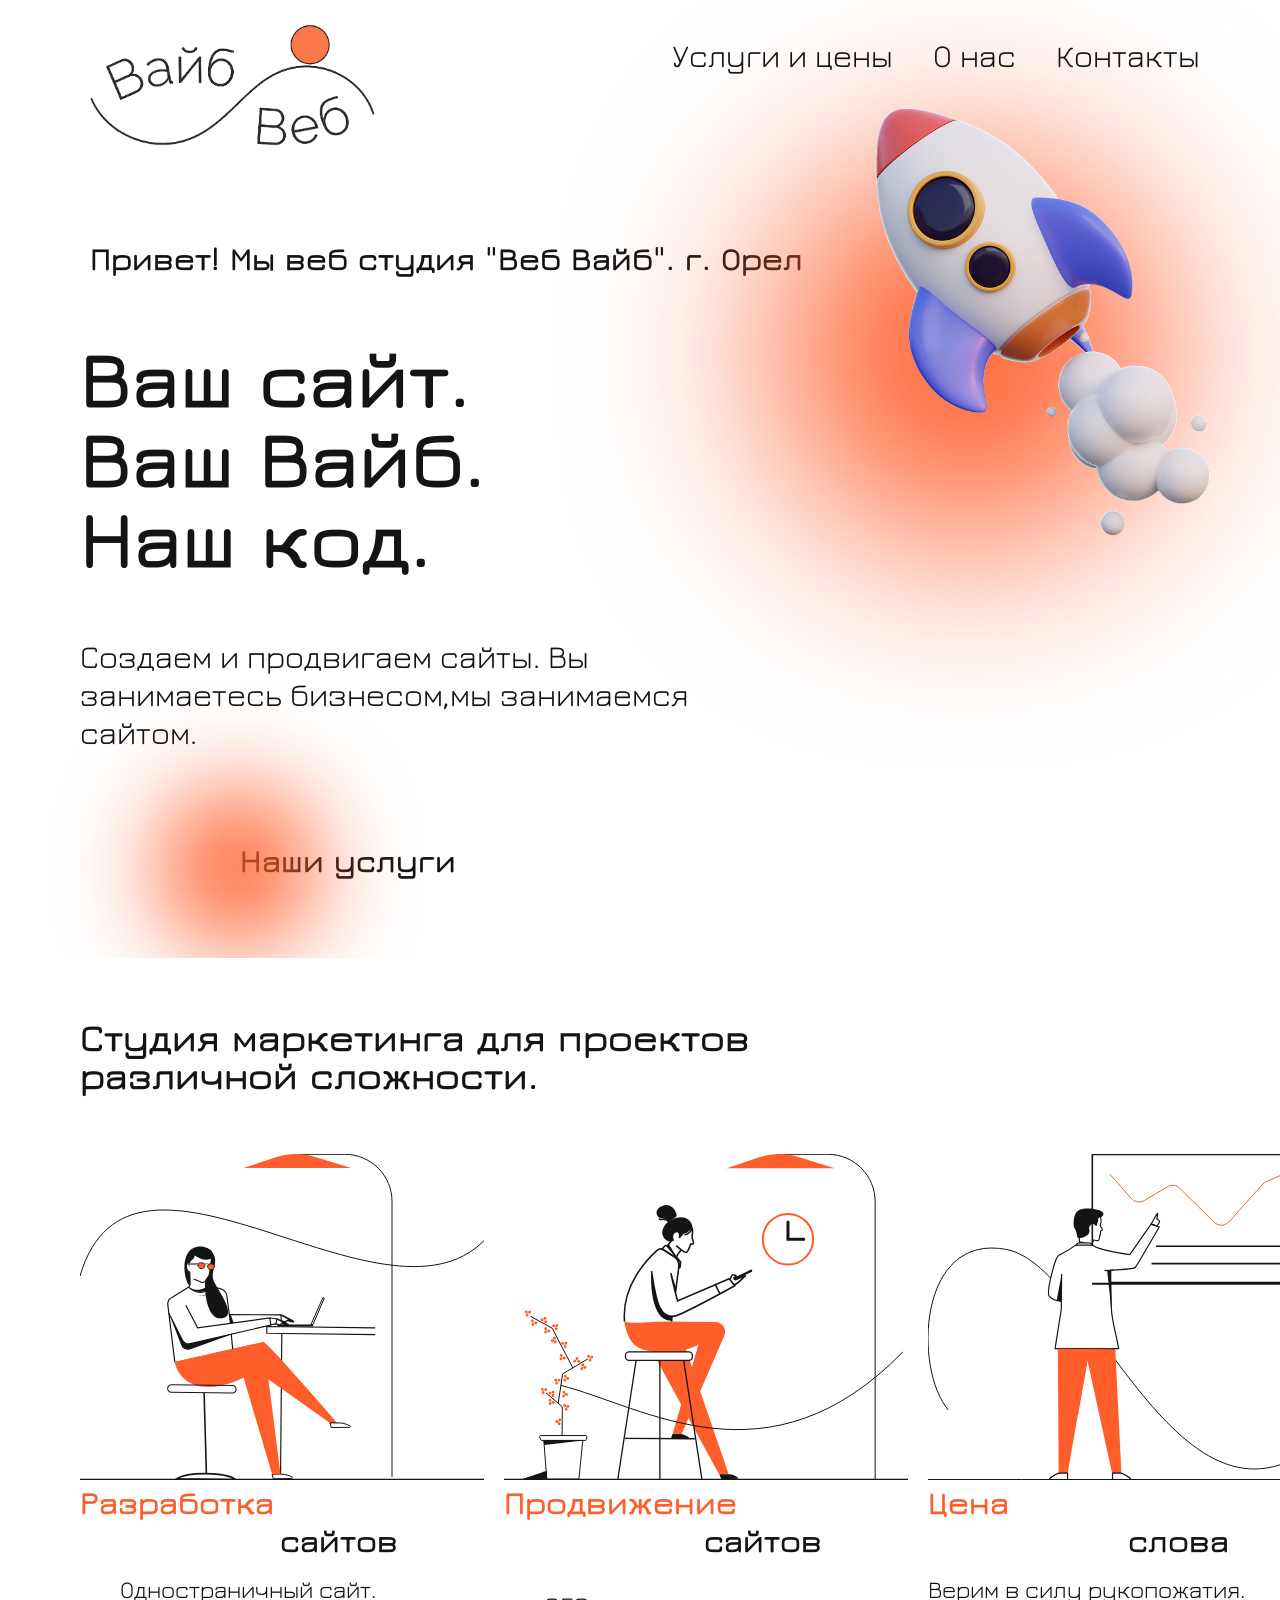
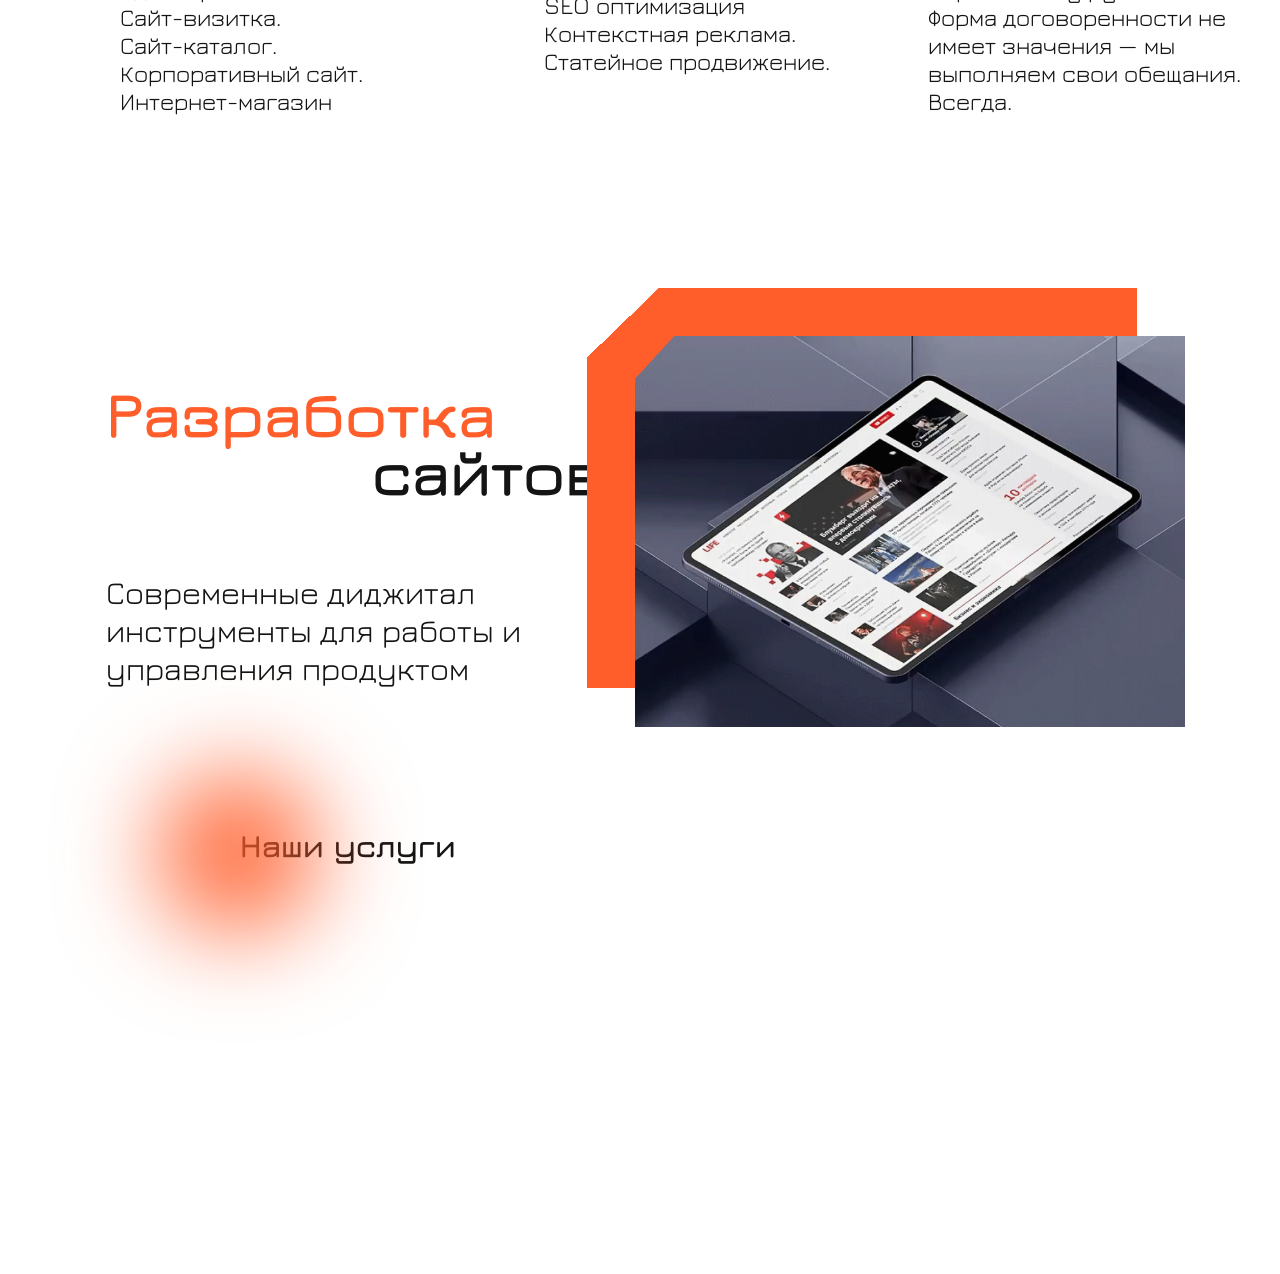
==== index.html @ 65f48213 "28.10.26 сверстал третью страницу, удалил меню со всех кроме первой." ====
<!DOCTYPE html>
<html lang="en">

<head>
    <meta charset="UTF-8">
    <meta name="viewport" content="width=device-width, initial-scale=1.0">
    <link rel="preconnect" href="https://fonts.googleapis.com">
    <link rel="preconnect" href="https://fonts.gstatic.com" crossorigin>
    <link href="https://fonts.googleapis.com/css2?family=Jura:wght@300..700&display=swap" rel="stylesheet">
    <link rel="stylesheet" href="css/main.css">
    <title>Веб-студия Веб Вайб</title>
</head>

<body>
    <header class="head">
            <nav class="nav">
                <a class="nav_logo" href="#"><img src="img/logo-1.png" alt=""></a>
                <ul class="nav_menu">
                    <li><a href="#">Услуги и цены</a></li>
                    <li><a href="#about">О нас</a></li>
                    <li><a href="#servise">Контакты</a></li>
                </ul>
            </nav>
        <h3 class="head_subtitle">Привет! Мы веб студия "Веб Вайб". г. Орел</h3>
        <h1 class="head_title">Ваш сайт. Ваш Вайб. Наш код.</h1>
        <p class="head_text">Создаем и продвигаем сайты. Вы занимаетесь бизнесом,мы занимаемся сайтом.</p>
        <div class="head_services">
            <a class="head_services_text" href="#">Наши услуги</a>
            <div class="head_circle mini"></div>
        </div>
        <img src="./img/rocket.png" alt="rocket" class="head_img">
        <div class="head_circle"></div>
    </header>

    <!-- О нас -->
    <section class="about" id="about">
        <h2 class="about_title">Студия маркетинга для проектов
            различной сложности.</h2>
        <div class="about_row">
            <div class="about_card">
                <img src="img/Illustration1.svg" alt="img" class="about_card_img">
                <h3 class="about_card_title"><span style="color: #FF5D2A;
;">Разработка</span> <br><span class="
indent">сайтов</span></h3>
                <p class="about_card_text">
                <ul>
                    <li>Одностраничный сайт.</li>
                    <li>Сайт-визитка.</li>
                    <li>Сайт-каталог.</li>
                    <li>Корпоративный сайт.</li>
                    <li>Интернет-магазин</li>
                </ul>
            </div>
            <div class="about_card">
                <img src="img/Illustration2.svg" alt="img" class="about_card_img">
                <h3 class="about_card_title"><span style="color: #FF5D2A;">Продвижение</span><br><span class="
indent">сайтов</span< /h3>
                        <p class="about_card_text">
                        <ul>
                            <li>SEO оптимизация
                            </li>
                            <li>Контекстная реклама.</li>
                            <li>Статейное продвижение.</li>
                        </ul>
            </div>
            <div class="about_card">
                <img src="img/Illustration3.svg" alt="img" class="about_card_img">
                <h3 class="about_card_title"><span style="color: #FF5D2A;">Цена</span> <br><span class="
                indent">слова</span< /h3>
                        <p class="about_card_text">Верим в силу рукопожатия. Форма договоренности не имеет значения —
                            мы выполняем свои обещания. Всегда.

            </div>
        </div>
    </section>

    <!-- services -->

    <section class="services" id="servise">
        <div class="services_row">
            <div class="services_block_text">
                <h2 class="services_block_text_title">Разработка</h2>
                <h2 class="services_block_text_title">сайтов</h2>
                <p>Современные диджитал инструменты
                    для работы и управления продуктом</p>
            </div>
            <div class="services_img">
                <img src="img/page3.png" alt="img">
            </div>
        </div>
        <div class="head_services">
            <a class="head_services_text" href="#">Наши услуги</a>
            <div class="head_circle mini"></div>
        </div>
    </section>


</body>

</html>
---- css/main.css ----
html,
body,
div,
span,
h1,
h2,
h3,
p,
li,
a {
  margin: 0;
  padding: 0;
  border: 0;
  font-size: 16px;
  box-sizing: border-box;
  color: #141414;
  list-style: none;
  text-decoration: none;
  font-family: "Jura", sans-serif;
}

a {
  font-size: 2rem;
}
a:hover {
  color: #FF5D2A;
}

.nav {
  display: flex;
  justify-content: space-between;
}
.nav_logo {
  display: block;
  align-self: center;
  width: 300px;
  overflow: hidden;
  z-index: 2;
}
.nav_logo img {
  width: 100%;
}
.nav_menu {
  display: flex;
  gap: 40px;
  z-index: 2;
}

.head,
.about,
.services {
  display: flex;
  flex-direction: column;
  max-width: 1920px;
  height: 100vh;
  min-height: 918px;
  margin: 0 auto;
  padding: 20px 80px;
  background: #FFFFFF;
  position: relative;
}
.head_subtitle,
.about_subtitle,
.services_subtitle {
  font-size: 2rem;
  margin-top: 80px;
  margin-left: 10px;
}
.head_title,
.about_title,
.services_title {
  width: 50%;
  max-width: 1072px;
  margin-top: 60px;
  font-weight: 700;
  font-size: 5em;
  line-height: 1;
}
.head_text,
.about_text,
.services_text {
  margin-top: 60px;
  font-size: 2rem;
  width: 60%;
}
.head_img,
.about_img,
.services_img {
  width: 45%;
  position: absolute;
  z-index: 1;
  right: -10px;
  top: 0;
}
.head_circle,
.about_circle,
.services_circle {
  position: absolute;
  width: 30%;
  aspect-ratio: 16/16;
  border-radius: 50%;
  background: #FF5D2A;
  top: 160px;
  right: 120px;
  filter: blur(100px);
}
.head_services,
.about_services,
.services_services {
  margin-top: 40px;
  margin-left: 80px;
  padding: 50px 0 50px 80px;
  width: 65%;
  position: relative;
}
.head_services_text,
.about_services_text,
.services_services_text {
  font-size: 2em;
  font-weight: 700;
  text-align: left;
}
.head_services .mini,
.about_services .mini,
.services_services .mini {
  width: 154px;
  height: 154px;
  position: absolute;
  left: 0;
  top: 0;
  filter: blur(50px);
}

.about {
  margin: 0 auto;
}
.about h2 {
  width: 70%;
  font-size: 38px;
  font-weight: 700;
  margin-top: 40px;
  margin-bottom: 60px;
}
.about_row {
  display: flex;
  justify-content: space-between;
  margin: 0 auto;
}
.about_card {
  width: 30%;
}
.about_card_text,
.about_card li {
  font-size: 1.5rem;
  width: 100%;
  font-weight: normal;
}
.about_card_text {
  margin-top: 1rem;
}
.about_card_title {
  font-size: 2rem;
  font-weight: 700;
}
.about span {
  font-size: 2rem;
  font-weight: 700;
  margin-left: 0;
}
.about .indent {
  margin-left: 200px;
}

.services_row {
  display: flex;
  justify-content: space-around;
  align-items: center;
}
.services .services_block_text {
  width: 40%;
  margin-right: 20px;
}
.services .services_block_text p {
  font-size: 32px;
}
.services .services_block_text_title {
  font-size: 64px;
  font-weight: 700;
  line-height: 0.9;
}
.services .services_block_text_title:first-child {
  color: #FF5D2A;
}
.services .services_block_text_title:nth-child(2) {
  display: inline-block;
  text-align: right;
  width: 500px;
  margin-bottom: 72px;
}
.services_img {
  width: 550px;
  height: 400px;
  position: relative;
}
.services_img::before {
  content: "";
  width: 550px;
  height: 400px;
  position: absolute;
  z-index: -3;
  top: -48px;
  right: 48px;
  background: linear-gradient(136deg, transparent 50px, #FF5D2A 20px);
}
.services_img img {
  width: 100%;
}/*# sourceMappingURL=main.css.map */
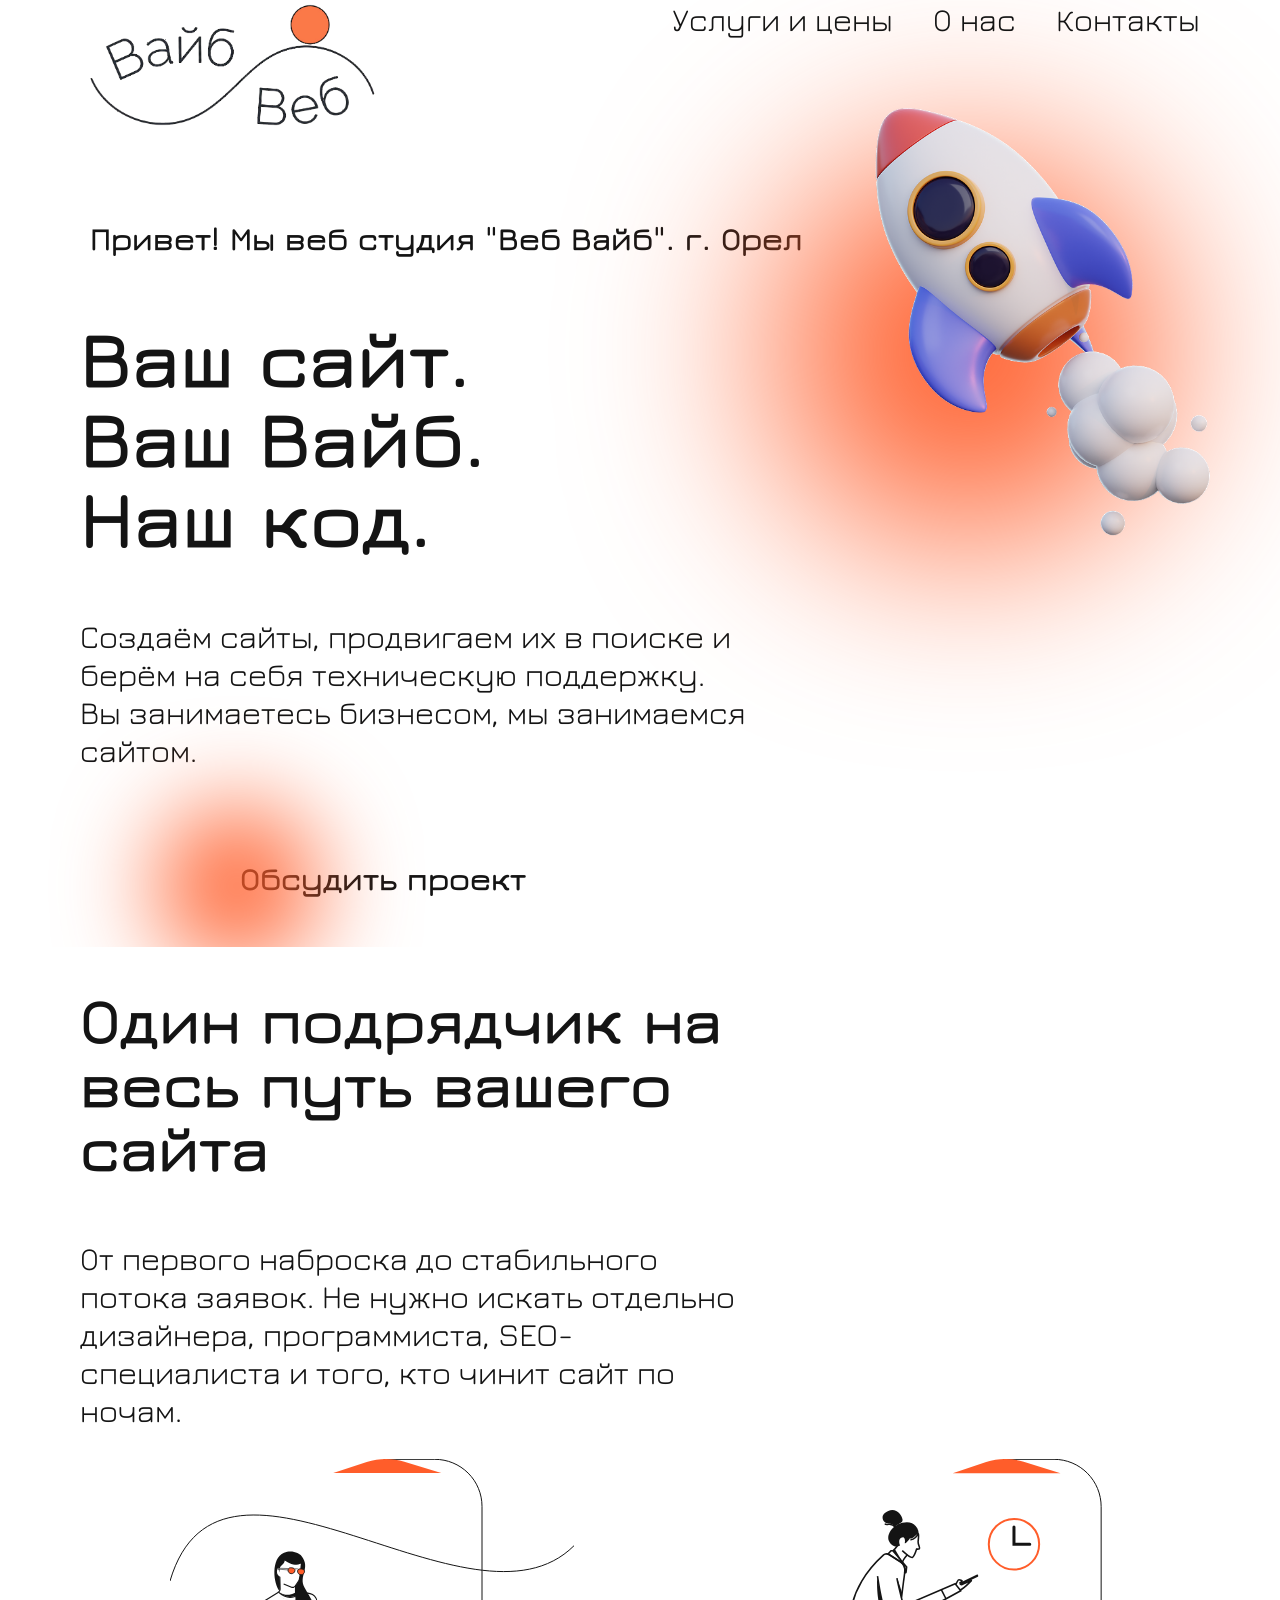
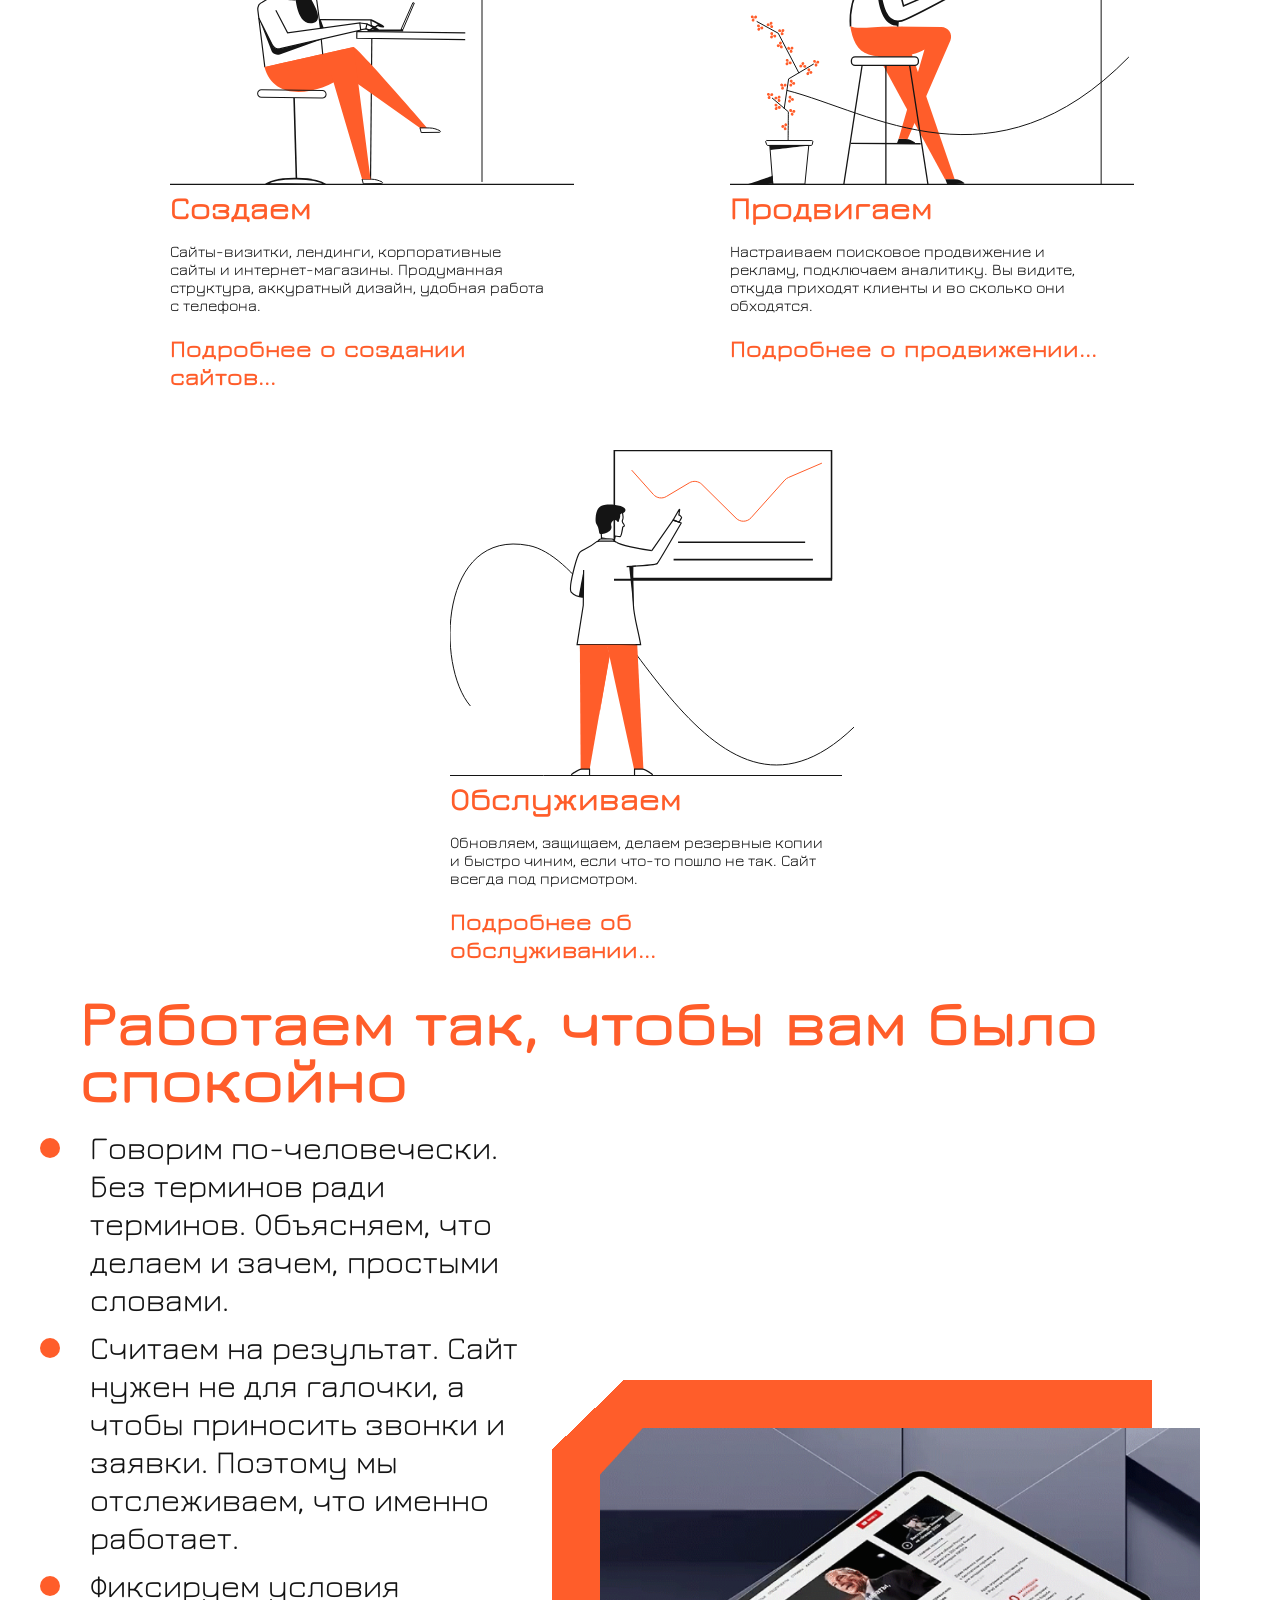
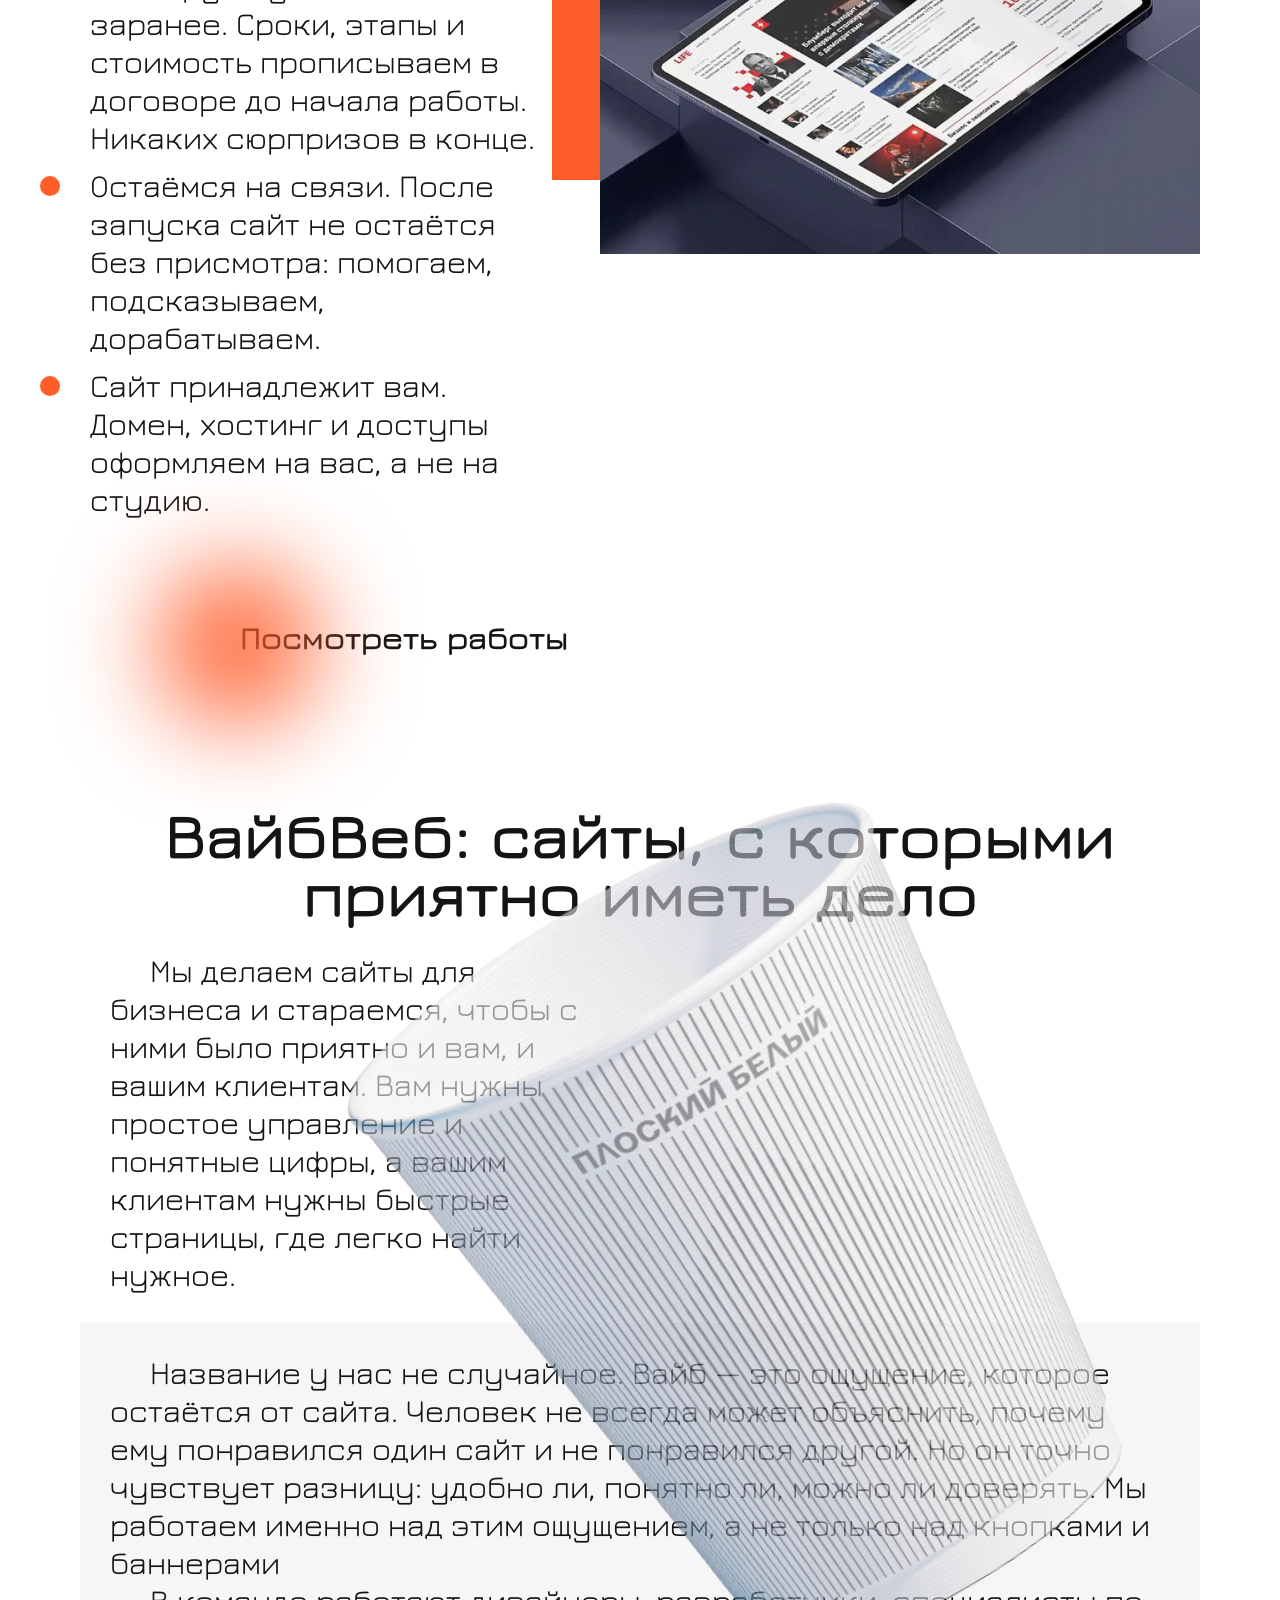
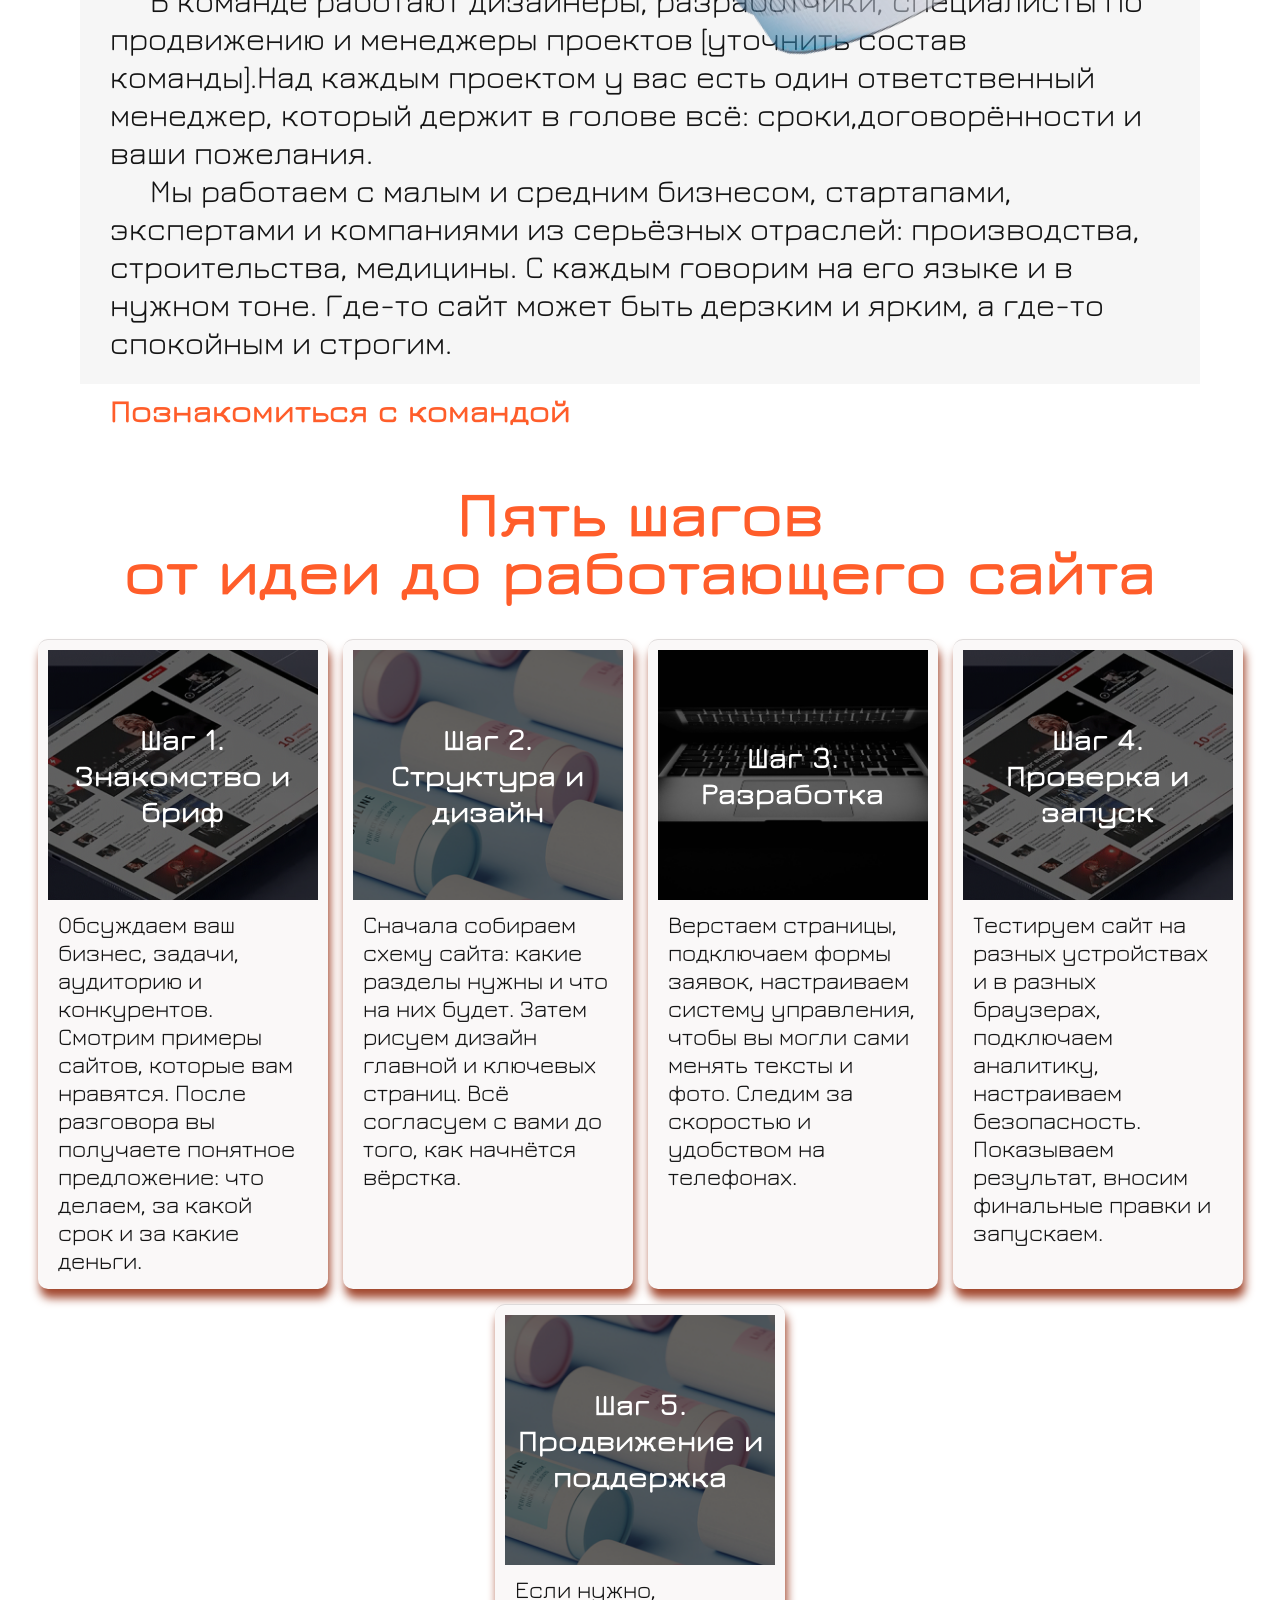
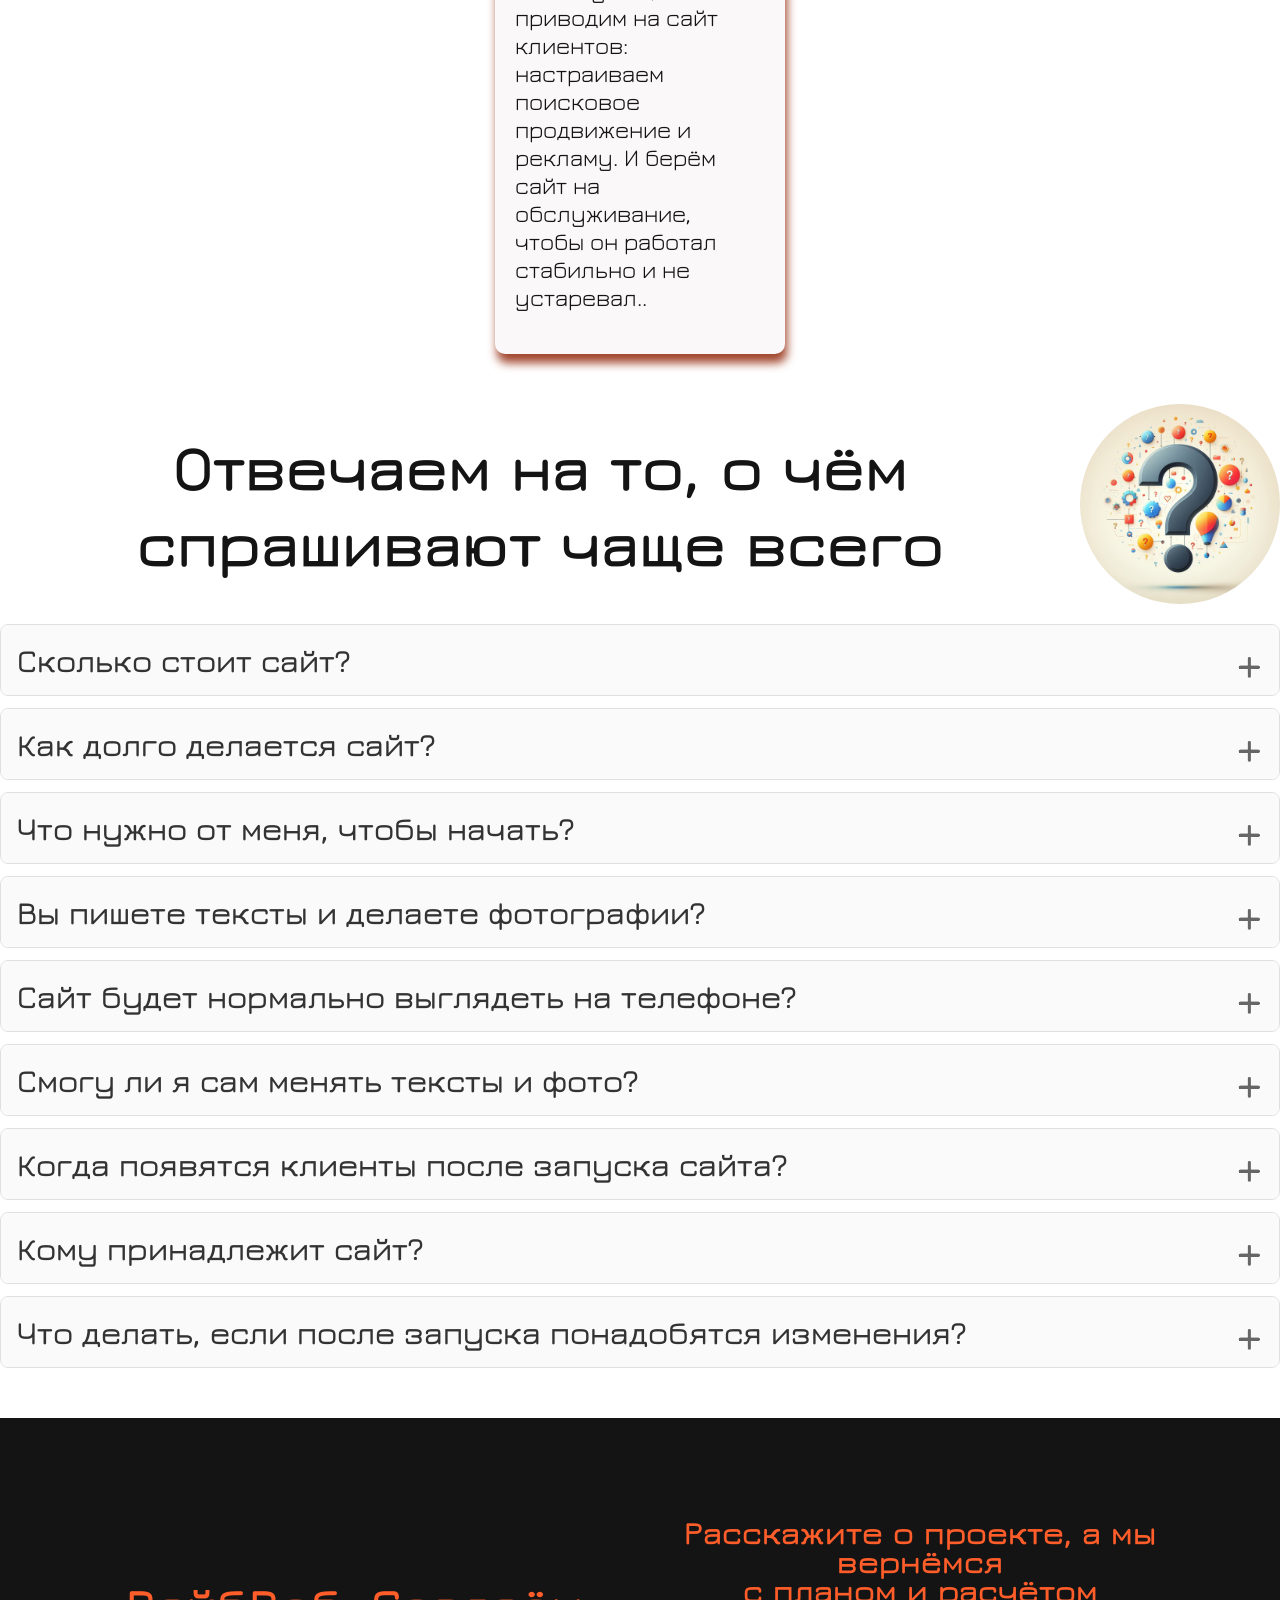
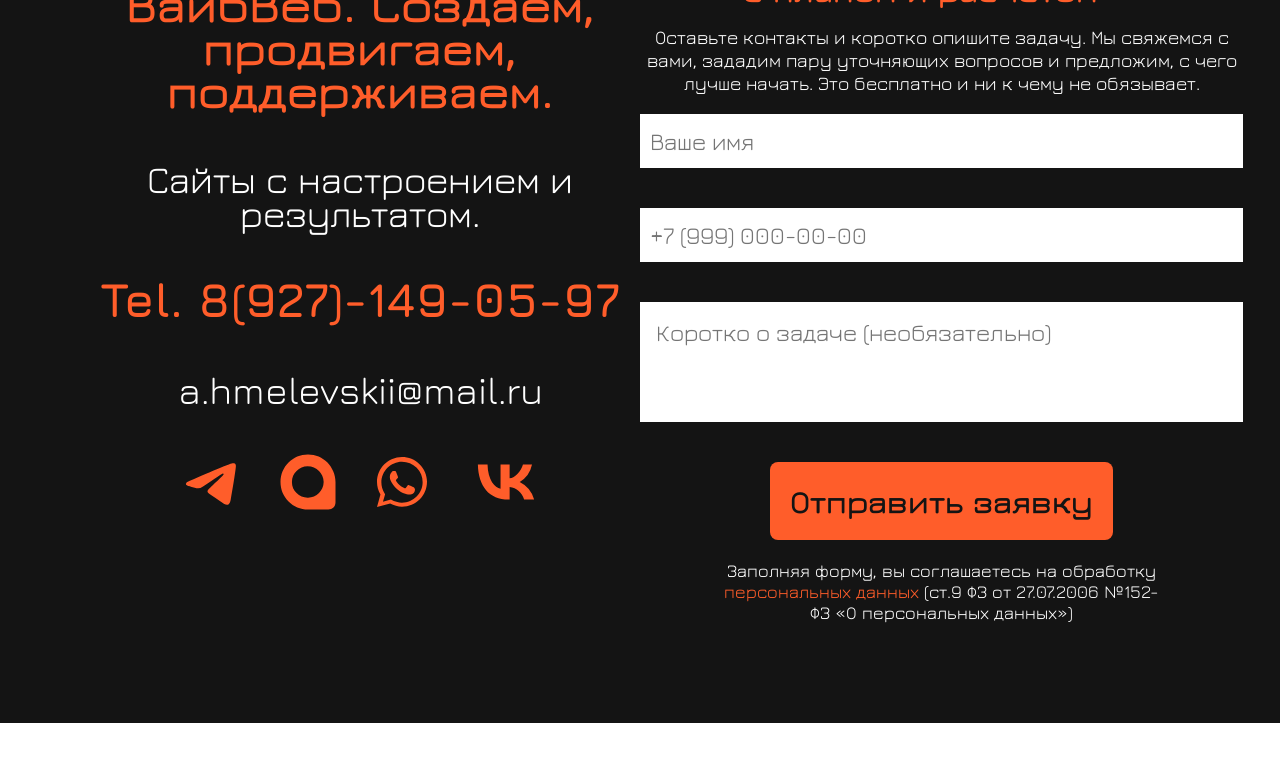
==== commit 372fe0ab: "31.10.26 Сделал первый экран полностью согласно тех задания, в том числе сразу с адаптивом некоторых" ====
--- a/index.html
+++ b/index.html
@@ -8,92 +8,309 @@
     <link rel="preconnect" href="https://fonts.gstatic.com" crossorigin>
     <link href="https://fonts.googleapis.com/css2?family=Jura:wght@300..700&display=swap" rel="stylesheet">
     <link rel="stylesheet" href="css/main.css">
-    <title>Веб-студия Веб Вайб</title>
+    <meta name="description"
+        content="Веб-студия ВайбВеб: разрабатываем сайты, настраиваем продвижение и берём на себя техническую поддержку. Современный дизайн, понятные сроки, заявки от клиентов.">
+    <title>ВайбВеб — создание, продвижение и поддержка сайтов под ключ</title>
 </head>
 
 <body>
+    <!-- Главная -->
     <header class="head">
-            <nav class="nav">
-                <a class="nav_logo" href="#"><img src="img/logo-1.png" alt=""></a>
-                <ul class="nav_menu">
-                    <li><a href="#">Услуги и цены</a></li>
-                    <li><a href="#about">О нас</a></li>
-                    <li><a href="#servise">Контакты</a></li>
-                </ul>
-            </nav>
+        <nav class="nav">
+            <a class="nav_logo" href="#"><img src="img/logo-1.png" alt=""></a>
+            <ul class="nav_menu">
+                <li><a href="#">Услуги и цены</a></li>
+                <li><a href="#about">О нас</a></li>
+                <li><a href="#servise">Контакты</a></li>
+            </ul>
+        </nav>
         <h3 class="head_subtitle">Привет! Мы веб студия "Веб Вайб". г. Орел</h3>
         <h1 class="head_title">Ваш сайт. Ваш Вайб. Наш код.</h1>
-        <p class="head_text">Создаем и продвигаем сайты. Вы занимаетесь бизнесом,мы занимаемся сайтом.</p>
+        <p class="head_text">Создаём сайты, продвигаем их в поиске и берём на себя техническую поддержку. Вы занимаетесь
+            бизнесом, мы занимаемся
+            сайтом.</p>
         <div class="head_services">
-            <a class="head_services_text" href="#">Наши услуги</a>
+            <a class="head_services_text" href="#">Обсудить проект</a>
             <div class="head_circle mini"></div>
         </div>
         <img src="./img/rocket.png" alt="rocket" class="head_img">
         <div class="head_circle"></div>
     </header>
 
-    <!-- О нас -->
+    <!-- Что мы делаем -->
     <section class="about" id="about">
-        <h2 class="about_title">Студия маркетинга для проектов
-            различной сложности.</h2>
+        <h2 class="about_title">Один подрядчик на весь путь вашего сайта</h2>
+        <p class="head_text">От первого наброска до стабильного потока заявок. Не нужно искать отдельно дизайнера,
+            программиста, SEO-специалиста и
+            того, кто чинит сайт по ночам.</p>
         <div class="about_row">
             <div class="about_card">
                 <img src="img/Illustration1.svg" alt="img" class="about_card_img">
                 <h3 class="about_card_title"><span style="color: #FF5D2A;
-;">Разработка</span> <br><span class="
-indent">сайтов</span></h3>
+                        ;">Создаем</span></h3>
                 <p class="about_card_text">
-                <ul>
-                    <li>Одностраничный сайт.</li>
-                    <li>Сайт-визитка.</li>
-                    <li>Сайт-каталог.</li>
-                    <li>Корпоративный сайт.</li>
-                    <li>Интернет-магазин</li>
-                </ul>
+                    Сайты-визитки, лендинги, корпоративные сайты и интернет-магазины. Продуманная структура, аккуратный
+                    дизайн, удобная
+                    работа с телефона.
+                </p>
+                <a href="#">Подробнее о создании сайтов...</a>
             </div>
             <div class="about_card">
                 <img src="img/Illustration2.svg" alt="img" class="about_card_img">
-                <h3 class="about_card_title"><span style="color: #FF5D2A;">Продвижение</span><br><span class="
-indent">сайтов</span< /h3>
-                        <p class="about_card_text">
-                        <ul>
-                            <li>SEO оптимизация
-                            </li>
-                            <li>Контекстная реклама.</li>
-                            <li>Статейное продвижение.</li>
-                        </ul>
+                <h3 class="about_card_title"><span style="color: #FF5D2A;">Продвигаем</span></h3>
+                <p class="about_card_text">
+                    Настраиваем поисковое продвижение и рекламу, подключаем аналитику. Вы видите, откуда приходят
+                    клиенты и во сколько они
+                    обходятся.
+                </p>
+                <a href="#">Подробнее о продвижении...</a>
             </div>
             <div class="about_card">
                 <img src="img/Illustration3.svg" alt="img" class="about_card_img">
-                <h3 class="about_card_title"><span style="color: #FF5D2A;">Цена</span> <br><span class="
-                indent">слова</span< /h3>
-                        <p class="about_card_text">Верим в силу рукопожатия. Форма договоренности не имеет значения —
-                            мы выполняем свои обещания. Всегда.
-
-            </div>
-        </div>
-    </section>
-
-    <!-- services -->
-
+                <h3 class="about_card_title"><span style="color: #FF5D2A;">Обслуживаем</span></h3>
+                <p class="about_card_text">Обновляем, защищаем, делаем резервные копии и быстро чиним, если что-то пошло
+                    не так. Сайт всегда под присмотром.
+                </p>
+                <a href="#">Подробнее об обслуживании...</a>
+            </div>
+        </div>
+    </section>
+
+    <!-- Почему с нами комфортно -->
     <section class="services" id="servise">
+        <h2 class="services_block_text_title">Работаем так, чтобы вам было спокойно</h2>
         <div class="services_row">
             <div class="services_block_text">
-                <h2 class="services_block_text_title">Разработка</h2>
-                <h2 class="services_block_text_title">сайтов</h2>
-                <p>Современные диджитал инструменты
-                    для работы и управления продуктом</p>
+                <ul class="services_block_text_list">
+                    <li>Говорим по-человечески. Без терминов ради терминов. Объясняем, что делаем и зачем, простыми
+                        словами.
+                    </li>
+                    <li>Считаем на результат. Сайт нужен не для галочки, а чтобы приносить звонки и заявки. Поэтому мы
+                        отслеживаем, что именно
+                        работает.</li>
+                    <li>Фиксируем условия заранее. Сроки, этапы и стоимость прописываем в договоре до начала работы.
+                        Никаких сюрпризов в
+                        конце.</li>
+                    <li>Остаёмся на связи. После запуска сайт не остаётся без присмотра: помогаем, подсказываем,
+                        дорабатываем.</li>
+                    <li>Сайт принадлежит вам. Домен, хостинг и доступы оформляем на вас, а не на студию.</li>
+                </ul>
             </div>
             <div class="services_img">
                 <img src="img/page3.png" alt="img">
             </div>
         </div>
         <div class="head_services">
-            <a class="head_services_text" href="#">Наши услуги</a>
+            <a class="head_services_text" href="#">Посмотреть работы</a>
             <div class="head_circle mini"></div>
         </div>
     </section>
 
+    <!-- О нас -->
+    <section class="about_us">
+        <h2 class="about_us_title">ВайбВеб: сайты, с которыми приятно иметь дело</h2>
+        <div class="about_us_titles">
+            <p>Мы делаем сайты для бизнеса и стараемся, чтобы с ними было приятно и вам, и вашим клиентам. Вам нужны
+                простое управление
+                и понятные цифры, а вашим клиентам нужны быстрые страницы, где легко найти нужное.</p>
+        </div>
+        <div class="about_us_text">
+            <div class="text">
+                <p>Название у нас не случайное. Вайб — это ощущение, которое остаётся от сайта. Человек не всегда может
+                    объяснить,
+                    почему
+                    ему понравился один сайт и не понравился другой. Но он точно чувствует разницу: удобно ли, понятно
+                    ли, можно ли
+                    доверять. Мы работаем именно над этим ощущением, а не только над кнопками и баннерами
+                </p>
+                <p>В команде работают дизайнеры, разработчики, специалисты по продвижению и менеджеры проектов [уточнить
+                    состав команды].Над каждым проектом у вас есть один ответственный менеджер, который держит в голове
+                    всё: сроки,договорённости и ваши пожелания.
+                </p>
+                <p>Мы работаем с малым и средним бизнесом, стартапами, экспертами и компаниями из серьёзных отраслей:
+                    производства, строительства, медицины. С каждым говорим на его языке и в нужном тоне. Где-то сайт
+                    может быть дерзким и ярким, а где-то спокойным и строгим.
+                </p>
+            </div>
+            <a class="head_services_text" href="#">Познакомиться с командой</a>
+        </div>
+        <img class="about_us_img" src="img/cup.png" alt="cup">
+    </section>
+
+    <!-- Как мы работаем -->
+
+    <section class="work">
+        <h2 class="work_title">Пять шагов <br>от идеи до работающего сайта</h2>
+        <div class="work_row">
+            <div class="work_row_card">
+                <div class="work_row_card_img bg1">
+                    <h3>Шаг 1.<br> Знакомство и бриф</h3>
+                </div>
+                <p>Обсуждаем ваш бизнес, задачи, аудиторию и конкурентов. Смотрим примеры сайтов, которые вам
+                    нравятся.
+                    После разговора вы
+                    получаете понятное предложение: что делаем, за какой срок и за какие деньги.</p>
+            </div>
+            <div class="work_row_card">
+                <div class="work_row_card_img bg2">
+                    <h3>Шаг 2.<br>Структура и дизайн</h3>
+                </div>
+
+                <p>Сначала собираем схему сайта: какие разделы нужны и что на них будет. Затем рисуем дизайн главной и
+                    ключевых страниц.
+                    Всё согласуем с вами до того, как начнётся вёрстка.</p>
+            </div>
+            <div class="work_row_card">
+                <div class="work_row_card_img bg3">
+                    <h3>Шаг 3.<br> Разработка</h3>
+                </div>
+                <p>Верстаем страницы, подключаем формы заявок, настраиваем систему управления, чтобы вы могли сами
+                    менять тексты и фото.
+                    Следим за скоростью и удобством на телефонах.</p>
+            </div>
+            <div class="work_row_card">
+                <div class="work_row_card_img bg4">
+                    <h3>Шаг 4.<br> Проверка и запуск</h3>
+                </div>
+                <p>Тестируем сайт на разных устройствах и в разных браузерах, подключаем аналитику, настраиваем
+                    безопасность. Показываем
+                    результат, вносим финальные правки и запускаем.</p>
+            </div>
+            <div class="work_row_card">
+                <div class="work_row_card_img bg5">
+                    <h3>Шаг 5.<br> Продвижение и поддержка</h3>
+                </div>
+                <p>Если нужно, приводим на сайт клиентов: настраиваем поисковое продвижение и рекламу. И берём сайт на
+                    обслуживание, чтобы
+                    он работал стабильно и не устаревал..</p>
+            </div>
+
+        </div>
+    </section>
+
+    <!-- Чаcтые вопросы -->
+    <section class="questions">
+        <div class="questions_header">
+            <h3 class="questions_title">
+                Отвечаем на то, о чём спрашивают чаще всего</h3>
+            <img class="questions_img" src="img/questions.jpg" alt="questions">
+        </div>
+
+        <details class="accordion-item">
+            <summary class="accordion-summary">Сколько стоит сайт?</summary>
+            <div class="accordion-content">
+                Стоимость зависит от типа сайта и объёма работ. Простая визитка и интернет-магазин с каталогом, конечно,
+                стоят
+                по-разному. Ориентиры: визитка от [сумма] ₽, лендинг от [сумма] ₽, корпоративный сайт от [сумма] ₽,
+                интернет-магазин от
+                [сумма] ₽. Точную цену называем после короткого обсуждения задач и фиксируем в договоре.
+            </div>
+        </details>
+        <details class="accordion-item">
+            <summary class="accordion-summary">Как долго делается сайт?</summary>
+            <div class="accordion-content">
+                Лендинг и визитку обычно делаем быстрее, корпоративный сайт и интернет-магазин требуют больше времени.
+                Ориентиры: [сроки
+                по типам сайтов]. Точный срок указываем в предложении, а сдвигать его без вашего ведома не будем.
+            </div>
+        </details>
+        <details class="accordion-item">
+            <summary class="accordion-summary">Что нужно от меня, чтобы начать?</summary>
+            <div class="accordion-content">
+                Рассказать о бизнесе и о том, чего вы ждёте от сайта. Хорошо, если есть примеры сайтов, которые
+                нравятся, логотип и
+                фирменные цвета. Если чего-то нет, не страшно: подскажем и поможем с текстами и изображениями.
+            </div>
+        </details>
+        <details class="accordion-item">
+            <summary class="accordion-summary">Вы пишете тексты и делаете фотографии?</summary>
+            <div class="accordion-content">
+                С текстами помогаем: готовим структуру и пишем содержание страниц. С фотографиями подскажем, что и как
+                лучше снять, при
+                необходимости подберём фотографа или качественные изображения для сайта.
+            </div>
+        </details>
+        <details class="accordion-item">
+            <summary class="accordion-summary">Сайт будет нормально выглядеть на телефоне?</summary>
+            <div class="accordion-content">
+                Да. Все наши сайты адаптированы под смартфоны и планшеты. Большая часть посетителей приходит именно с
+                телефонов, поэтому
+                мобильную версию мы проверяем в первую очередь.
+            </div>
+        </details>
+        <details class="accordion-item">
+            <summary class="accordion-summary">Смогу ли я сам менять тексты и фото?</summary>
+            <div class="accordion-content">
+                Да. Подключаем удобную систему управления и показываем, как ей пользоваться. Если нет времени
+                разбираться, правки можно
+                передать нам в рамках обслуживания.
+            </div>
+        </details>
+        <details class="accordion-item">
+            <summary class="accordion-summary">Когда появятся клиенты после запуска сайта?</summary>
+            <div class="accordion-content">
+                Зависит от способа привлечения. Контекстная реклама даёт первые обращения быстро, а поисковое
+                продвижение работает на
+                длинной дистанции: заметные изменения обычно появляются через несколько месяцев. Мы не обещаем «топ за
+                неделю», потому
+                что так не бывает, зато честно показываем динамику.
+            </div>
+        </details>
+        <details class="accordion-item">
+            <summary class="accordion-summary">Кому принадлежит сайт?</summary>
+            <div class="accordion-content">
+                Вам. Домен, хостинг и все доступы оформляем на вас, а исходные материалы и готовый сайт передаём по
+                завершении работ.
+            </div>
+        </details>
+        <details class="accordion-item">
+            <summary class="accordion-summary">Что делать, если после запуска понадобятся изменения?</summary>
+            <div class="accordion-content">
+                Можно разово заказать доработку или перейти на обслуживание: тогда мелкие правки, обновления и контроль
+                работы сайта
+                берём на себя на постоянной основе.
+            </div>
+        </details>
+    </section>
+
+    <!-- Footer -->
+    <footer class="footer">
+        <div class="footer_contact">
+            <h3 class="footer_title">ВайбВеб. Создаём,<br> продвигаем, поддерживаем.</h3>
+            <p>Сайты с настроением и результатом.</p>
+            <a class="footer_contact_tel" href="tel:+79271490597">Tel. 8(927)-149-05-97</a>
+            <a class="footer_contact_mail" href="mailto:a.hmelevskii@mail.ru">a.hmelevskii@mail.ru</a>
+            <div class="footer_contact_social">
+                <a class="social_btn" href="https://t.me/Alexandr_Khmelevskii" target="_blank"><img
+                        src="img/telegram.svg" alt="telegram"></a>
+                <a class="social_btn"
+                    href="https://web.max.ru/u/f9LHodD0cOIVkBz7V4f5LC2vkOlARdrVRU-oNTuZmwSo3dRpdzDrF-COwQc"
+                    target="_blank"><img src="img/max.svg" alt="max"></a>
+                <a class="social_btn" href=""><img src="img/whatsapp.svg" alt="WhatsApp"></a>
+                <a class="social_btn" href=""><img src="img/vk.svg" alt="vk"></a>
+
+            </div>
+        </div>
+        <div class="footer_form">
+            <h3 class="footer_form_title">Расскажите о проекте, а мы вернёмся <br>с планом и расчётом</h3>
+            <p class="footer_form_text">Оставьте контакты и коротко опишите задачу. Мы свяжемся с вами, зададим пару
+                уточняющих вопросов и
+                предложим, с чего
+                лучше начать. Это бесплатно и ни к чему не обязывает.</p>
+            <form class="form" action="">
+                <input type="text" placeholder="Ваше имя">
+                <input type="tel" id="phone" name="phone" placeholder="+7 (999) 000-00-00" required inputmode="numeric">
+                <textarea class="textarea" name="text" placeholder="Коротко о задаче (необязательно)" ></textarea>
+                <button class="form_btn">Отправить заявку</button>
+                <p style="font-size: 18px; color: #ffffff;">Заполняя форму, вы соглашаетесь на обработку <br><span
+                        style="color: #FF5D2A;">персональных данных</span>
+                    (ст.9 ФЗ от 27.07.2006 №152- <br>
+                    ФЗ «О персональных данных»)</p>
+            </form>
+        </div>
+
+        </p>
+    </footer>
 
 </body>
 
--- a/css/main.css
+++ b/css/main.css
@@ -1,17 +1,8 @@
-html,
-body,
-div,
-span,
-h1,
-h2,
-h3,
-p,
-li,
-a {
+@charset "UTF-8";
+* {
   margin: 0;
   padding: 0;
   border: 0;
-  font-size: 16px;
   box-sizing: border-box;
   color: #141414;
   list-style: none;
@@ -52,10 +43,9 @@
   display: flex;
   flex-direction: column;
   max-width: 1920px;
-  height: 100vh;
   min-height: 918px;
   margin: 0 auto;
-  padding: 20px 80px;
+  padding: 0 80px;
   background: #FFFFFF;
   position: relative;
 }
@@ -132,25 +122,32 @@
 }
 
 .about {
+  max-width: 1920px;
   margin: 0 auto;
 }
 .about h2 {
   width: 70%;
-  font-size: 38px;
+  font-size: 64px;
   font-weight: 700;
   margin-top: 40px;
-  margin-bottom: 60px;
 }
 .about_row {
   display: flex;
   justify-content: space-between;
-  margin: 0 auto;
+  flex-wrap: wrap;
 }
 .about_card {
-  width: 30%;
-}
-.about_card_text,
-.about_card li {
+  width: 400px;
+  padding: 10px;
+  margin: 20px auto;
+}
+.about_card a {
+  color: #FF5D2A;
+}
+.about_card a:hover {
+  color: #141414;
+}
+.about_card_text li {
   font-size: 1.5rem;
   width: 100%;
   font-weight: normal;
@@ -158,6 +155,12 @@
 .about_card_text {
   margin-top: 1rem;
 }
+.about_card a {
+  display: inline-block;
+  margin-top: 20px;
+  font-size: 1.5em;
+  font-weight: 900;
+}
 .about_card_title {
   font-size: 2rem;
   font-weight: 700;
@@ -171,14 +174,37 @@
   margin-left: 200px;
 }
 
+.services {
+  max-width: 1920px;
+}
+.services h2 {
+  margin-bottom: 20px;
+}
 .services_row {
   display: flex;
   justify-content: space-around;
   align-items: center;
 }
 .services .services_block_text {
+  margin-right: 32px;
   width: 40%;
-  margin-right: 20px;
+}
+.services .services_block_text_list {
+  font-size: 32px;
+}
+.services .services_block_text_list li {
+  margin-bottom: 10px;
+  position: relative;
+}
+.services .services_block_text_list li::after {
+  content: "";
+  width: 20px;
+  height: 20px;
+  background-color: #FF5D2A;
+  position: absolute;
+  top: 10px;
+  left: -50px;
+  border-radius: 50%;
 }
 .services .services_block_text p {
   font-size: 32px;
@@ -198,13 +224,13 @@
   margin-bottom: 72px;
 }
 .services_img {
-  width: 550px;
+  width: 600px;
   height: 400px;
   position: relative;
 }
 .services_img::before {
   content: "";
-  width: 550px;
+  width: 600px;
   height: 400px;
   position: absolute;
   z-index: -3;
@@ -214,4 +240,283 @@
 }
 .services_img img {
   width: 100%;
+}
+
+.about_us {
+  max-width: 1920px;
+  margin: 0 auto;
+  display: flex;
+  padding: 100px 80px;
+  flex-direction: column;
+  position: relative;
+}
+.about_us_titles {
+  padding: 30px;
+  width: 50%;
+}
+.about_us_title {
+  text-align: center;
+  font-size: 64px;
+  font-weight: 700;
+  line-height: 0.9;
+}
+.about_us_text {
+  background: #F6F6F6;
+  height: 661px;
+  text-indent: 40px;
+  padding: 30px;
+}
+.about_us a {
+  color: #FF5D2A;
+}
+.about_us a:hover {
+  color: #141414;
+}
+.about_us p {
+  font-size: 32px;
+  text-indent: 40px;
+}
+.about_us_img {
+  position: absolute;
+  top: 50px;
+  right: 50px;
+  opacity: 0.6;
+}
+
+.text {
+  margin-bottom: 30px;
+}
+
+.work {
+  max-width: 1920px;
+  margin: 0 auto;
+}
+.work_title {
+  font-size: 64px;
+  font-weight: 700;
+  line-height: 0.9;
+  color: #FF5D2A;
+  margin-bottom: 40px;
+  text-align: center;
+}
+.work_row {
+  display: flex;
+  justify-content: center;
+  margin-bottom: 30px;
+  gap: 15px;
+  flex-wrap: wrap;
+}
+.work_row_card {
+  width: 290px;
+  height: 650px;
+  padding: 10px;
+  background: #faf8f8;
+  border-radius: 10px;
+  box-shadow: 2px 9px 10px rgb(162, 71, 46);
+  border-top: 1px solid #dedada;
+  transition: 0.8s ease;
+}
+.work_row_card:hover {
+  transform: scale(1.1);
+}
+.work_row_card_img {
+  display: flex;
+  height: 250px;
+  align-items: center;
+  justify-content: center;
+}
+.work_row_card_img h3 {
+  color: #FFFFFF;
+  font-size: 30px;
+  text-align: center;
+}
+.work_row_card p {
+  font-size: 24px;
+  padding: 10px;
+}
+.work_row_card {
+  overflow: hidden;
+}
+.work_row_card img {
+  width: 100%;
+}
+
+.bg1 {
+  background: url(../img/work1.png) no-repeat center/cover;
+}
+
+.bg2 {
+  background: url(../img/work2.png) no-repeat center/cover;
+}
+
+.bg3 {
+  background: url(../img/work3.png) no-repeat center/cover;
+}
+
+.bg4 {
+  background: url(../img/work1.png) no-repeat center/cover;
+}
+
+.bg5 {
+  background: url(../img/work2.png) no-repeat center/cover;
+}
+
+.questions {
+  max-width: 1920px;
+  margin: 50px auto;
+}
+.questions_header {
+  display: flex;
+  justify-content: space-between;
+  align-items: center;
+  margin-bottom: 20px;
+}
+.questions_title {
+  font-size: 64px;
+  text-align: center;
+}
+.questions_img {
+  width: 200px;
+  border-radius: 50%;
+}
+
+.accordion-item {
+  border: 1px solid #e0e0e0;
+  border-radius: 8px;
+  margin-bottom: 12px;
+  overflow: hidden;
+}
+
+.accordion-summary {
+  padding: 16px;
+  cursor: pointer;
+  list-style: none;
+  font-weight: 600;
+  font-size: 32px;
+  color: #333;
+  background: #fafafa;
+  transition: background 0.2s;
+}
+
+.accordion-summary:hover {
+  background: #f5f5f5;
+}
+
+.accordion-summary::-webkit-details-marker {
+  display: none;
+}
+
+/* Своя стрелочка через псевдоэлемент (треугольник) */
+.accordion-summary::after {
+  content: "+";
+  float: right;
+  font-size: 1.5em;
+  line-height: 1;
+  color: #666;
+  transition: transform 0.3s ease;
+}
+
+/* Когда открыто — стрелочка поворачивается */
+details[open] .accordion-summary::after {
+  transform: rotate(45deg);
+  /* из «+» делаем «×» */
+}
+
+.accordion-content {
+  font-size: 32px;
+  padding: 16px;
+  color: #555;
+  line-height: 1.5;
+}
+
+.footer {
+  display: flex;
+  justify-content: space-between;
+  max-width: 1920px;
+  align-items: center;
+  padding: 100px 80px;
+  background: #141414;
+  text-align: center;
+  margin: 50px auto;
+}
+.footer_contact {
+  display: flex;
+  flex-direction: column;
+  width: 50%;
+}
+.footer_contact_tel {
+  font-size: 48px;
+  font-weight: 700;
+  color: #FF5D2A;
+  margin-bottom: 40px;
+}
+.footer_contact_mail {
+  font-size: 38px;
+  color: #FFFFFF;
+}
+.footer_contact p {
+  font-size: 38px;
+  line-height: 0.9;
+  color: #FFFFFF;
+  margin-bottom: 40px;
+}
+.footer_contact_social {
+  padding: 20px;
+}
+.footer_form {
+  width: 50%;
+}
+.footer_form_title {
+  font-size: 32px;
+  font-weight: 700;
+  line-height: 0.9;
+  color: #FF5D2A;
+  margin-bottom: 20px;
+}
+.footer_form_text {
+  font-size: 1.2rem;
+  color: #ffffff;
+  width: 603px;
+  margin: 0 auto;
+}
+.footer_title {
+  font-size: 48px;
+  font-weight: 700;
+  line-height: 0.9;
+  color: #FF5D2A;
+  margin-bottom: 50px;
+}
+.footer .form {
+  display: flex;
+  flex-direction: column;
+  width: 603px;
+  margin: 20px auto 0;
+}
+.footer .form input {
+  margin-bottom: 40px;
+  height: 54px;
+  padding: 10px;
+  outline: none;
+  font-size: 24px;
+}
+.footer .form .textarea {
+  min-height: 120px;
+  padding: 16px;
+  resize: none;
+  border-radius: 0;
+  color: #141414;
+  font-size: 24px;
+}
+.footer .form_btn {
+  padding: 20px;
+  border-radius: 8px;
+  background: #FF5D2A;
+  font-size: 2em;
+  font-weight: 700;
+  cursor: pointer;
+  transition: all 0.8s;
+  margin: 40px auto 20px;
+}
+.footer .form_btn:hover {
+  transform: scale(1.06);
 }/*# sourceMappingURL=main.css.map */
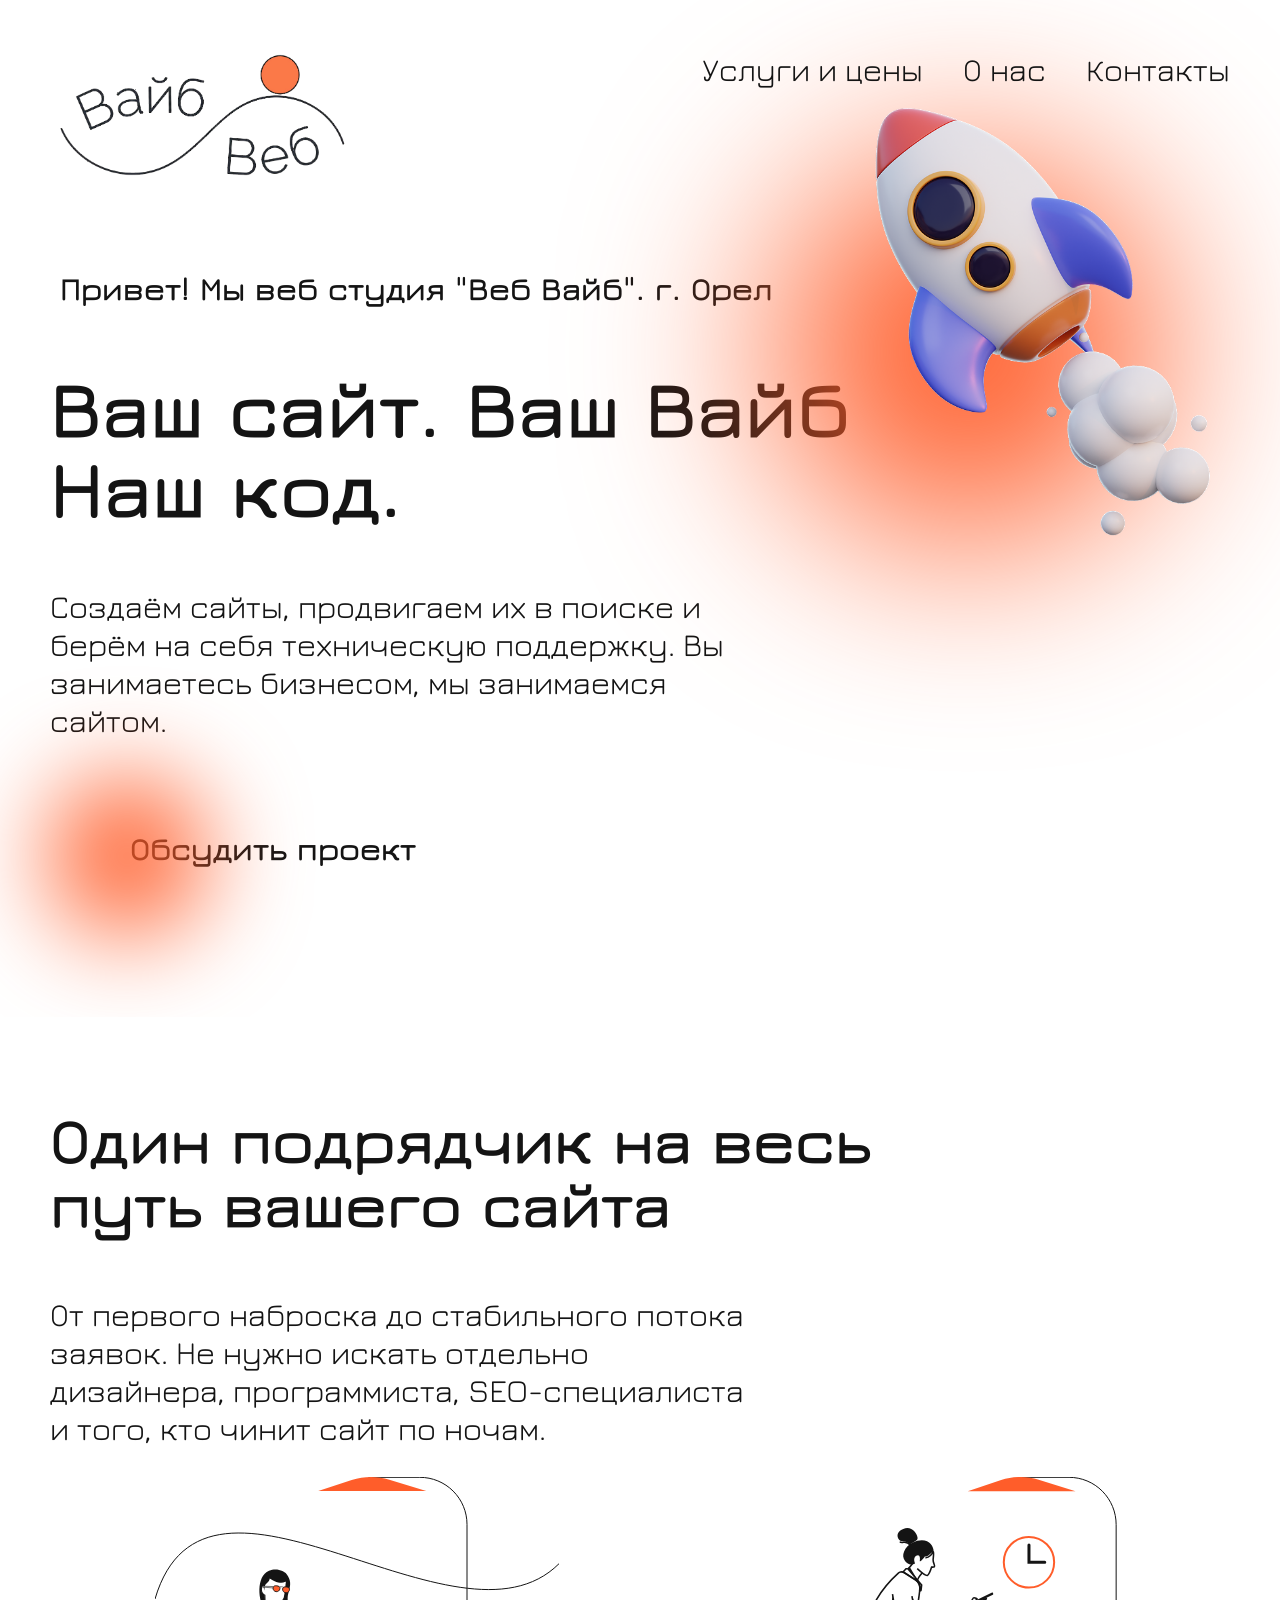
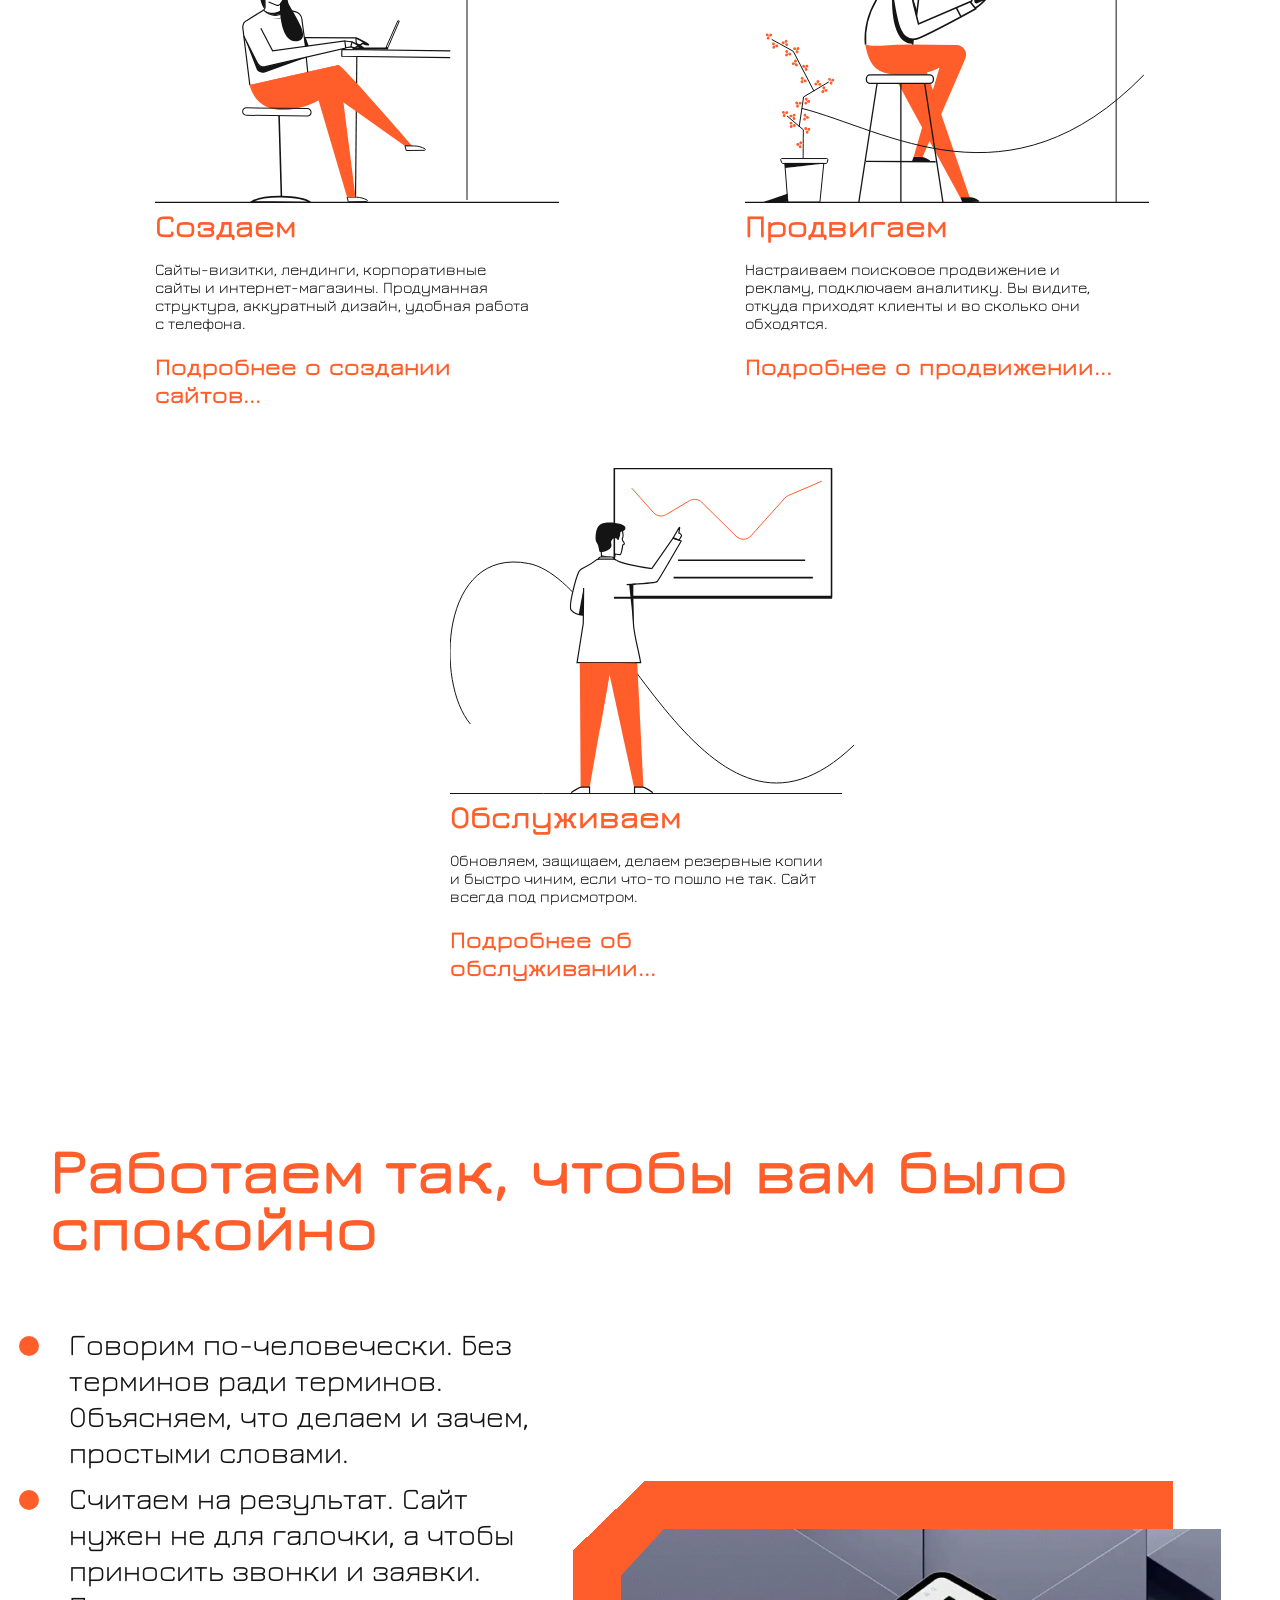
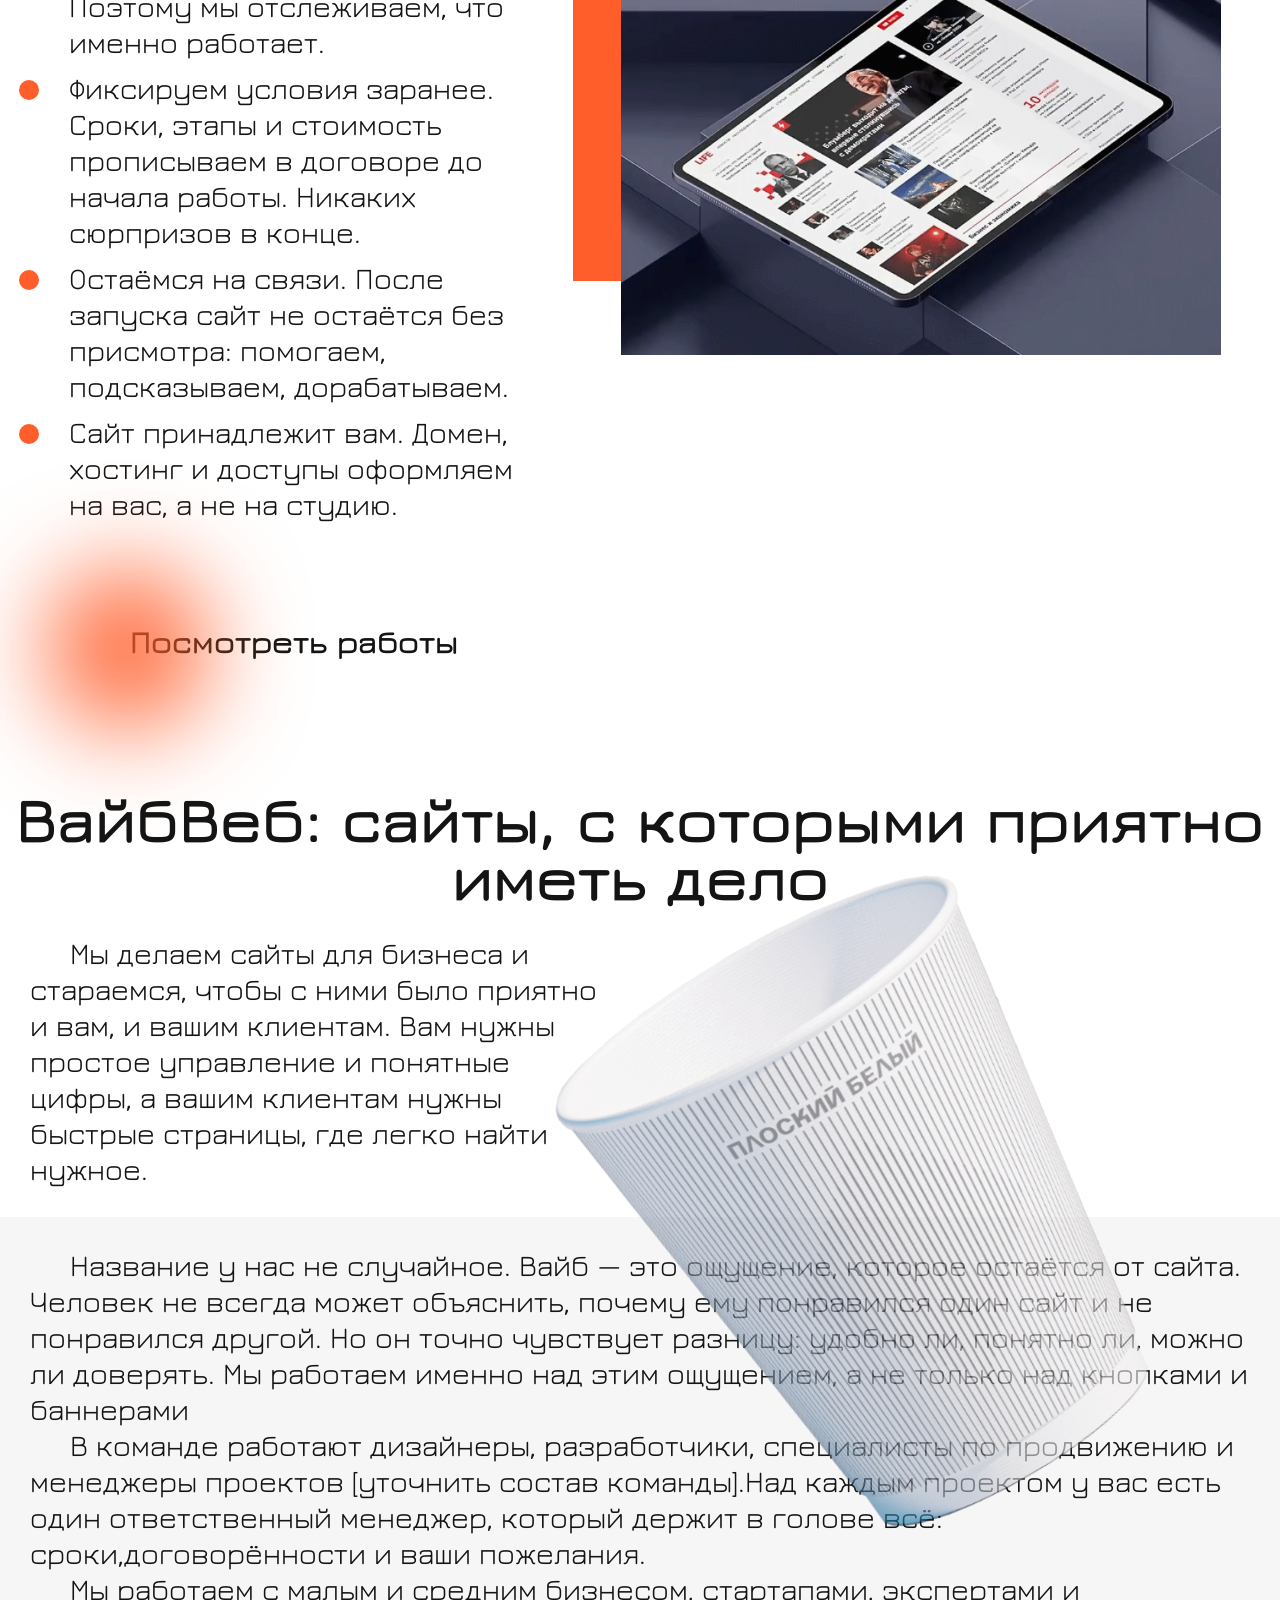
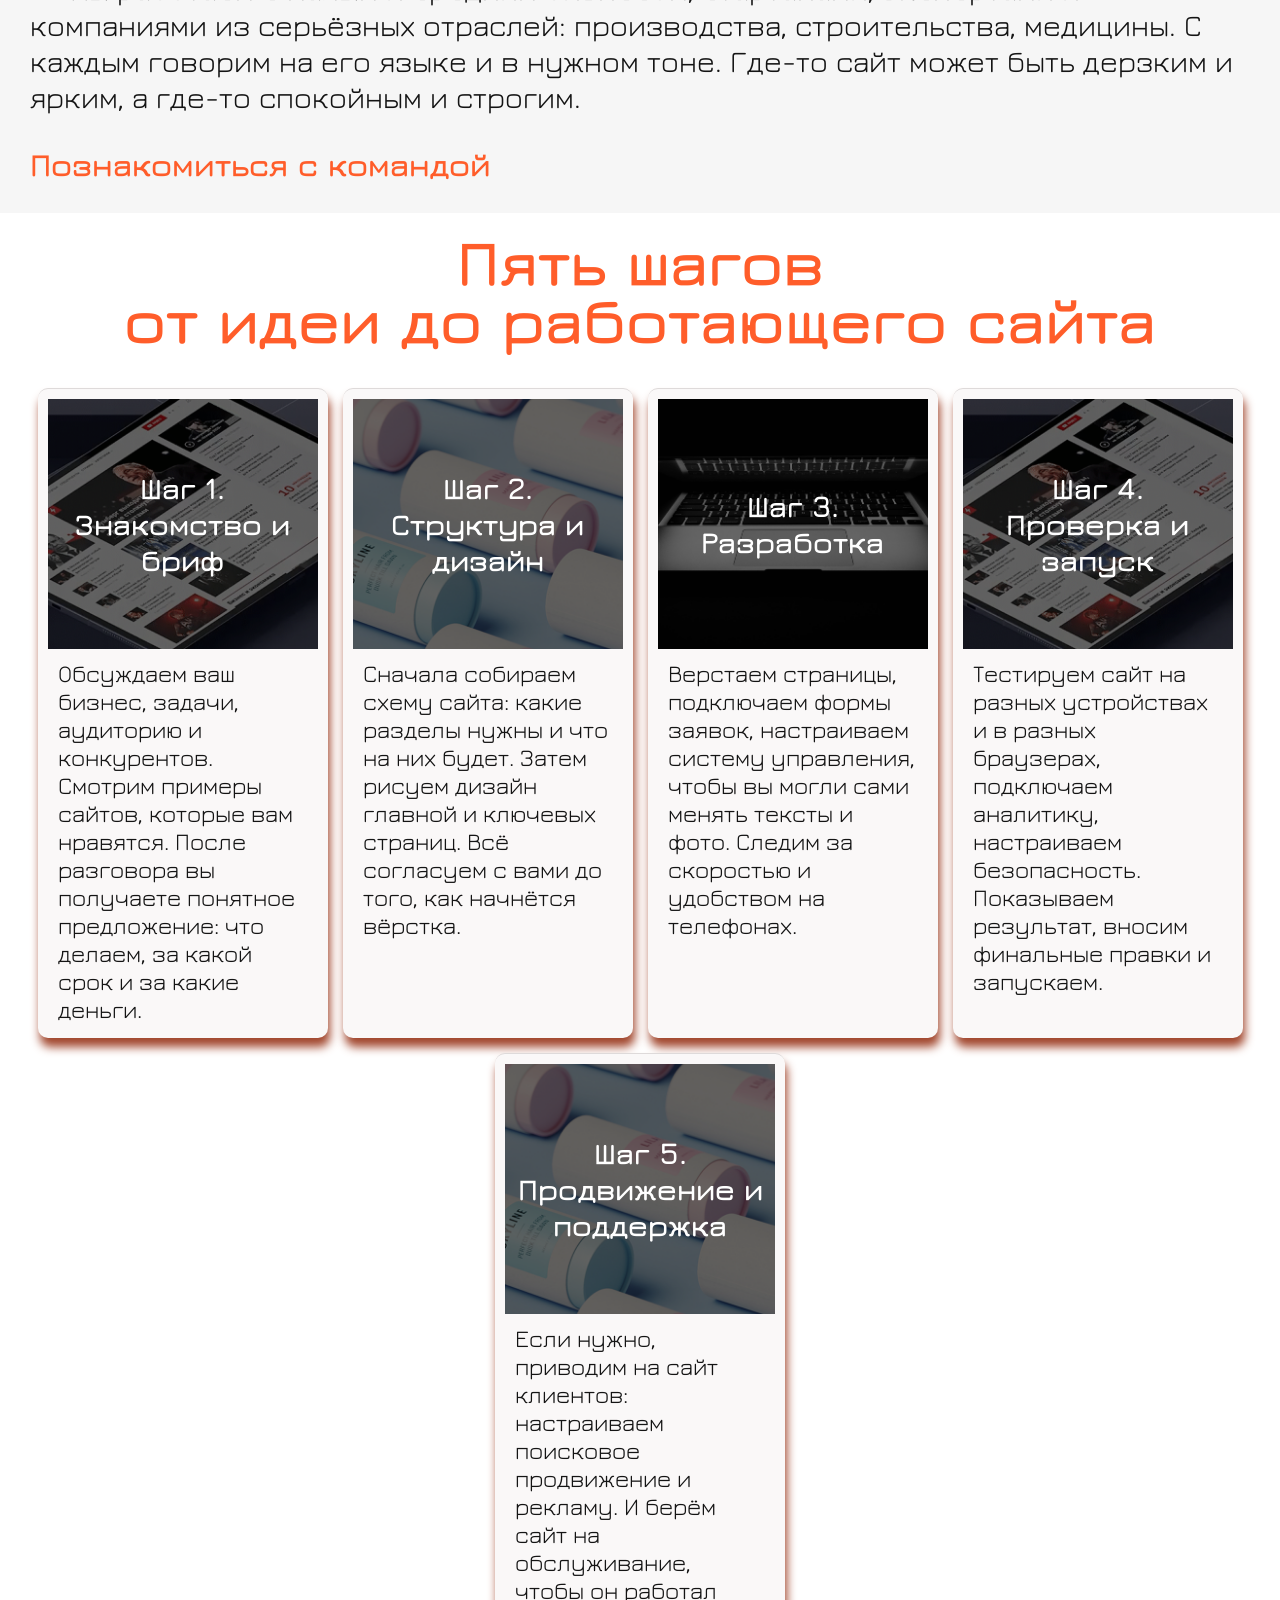
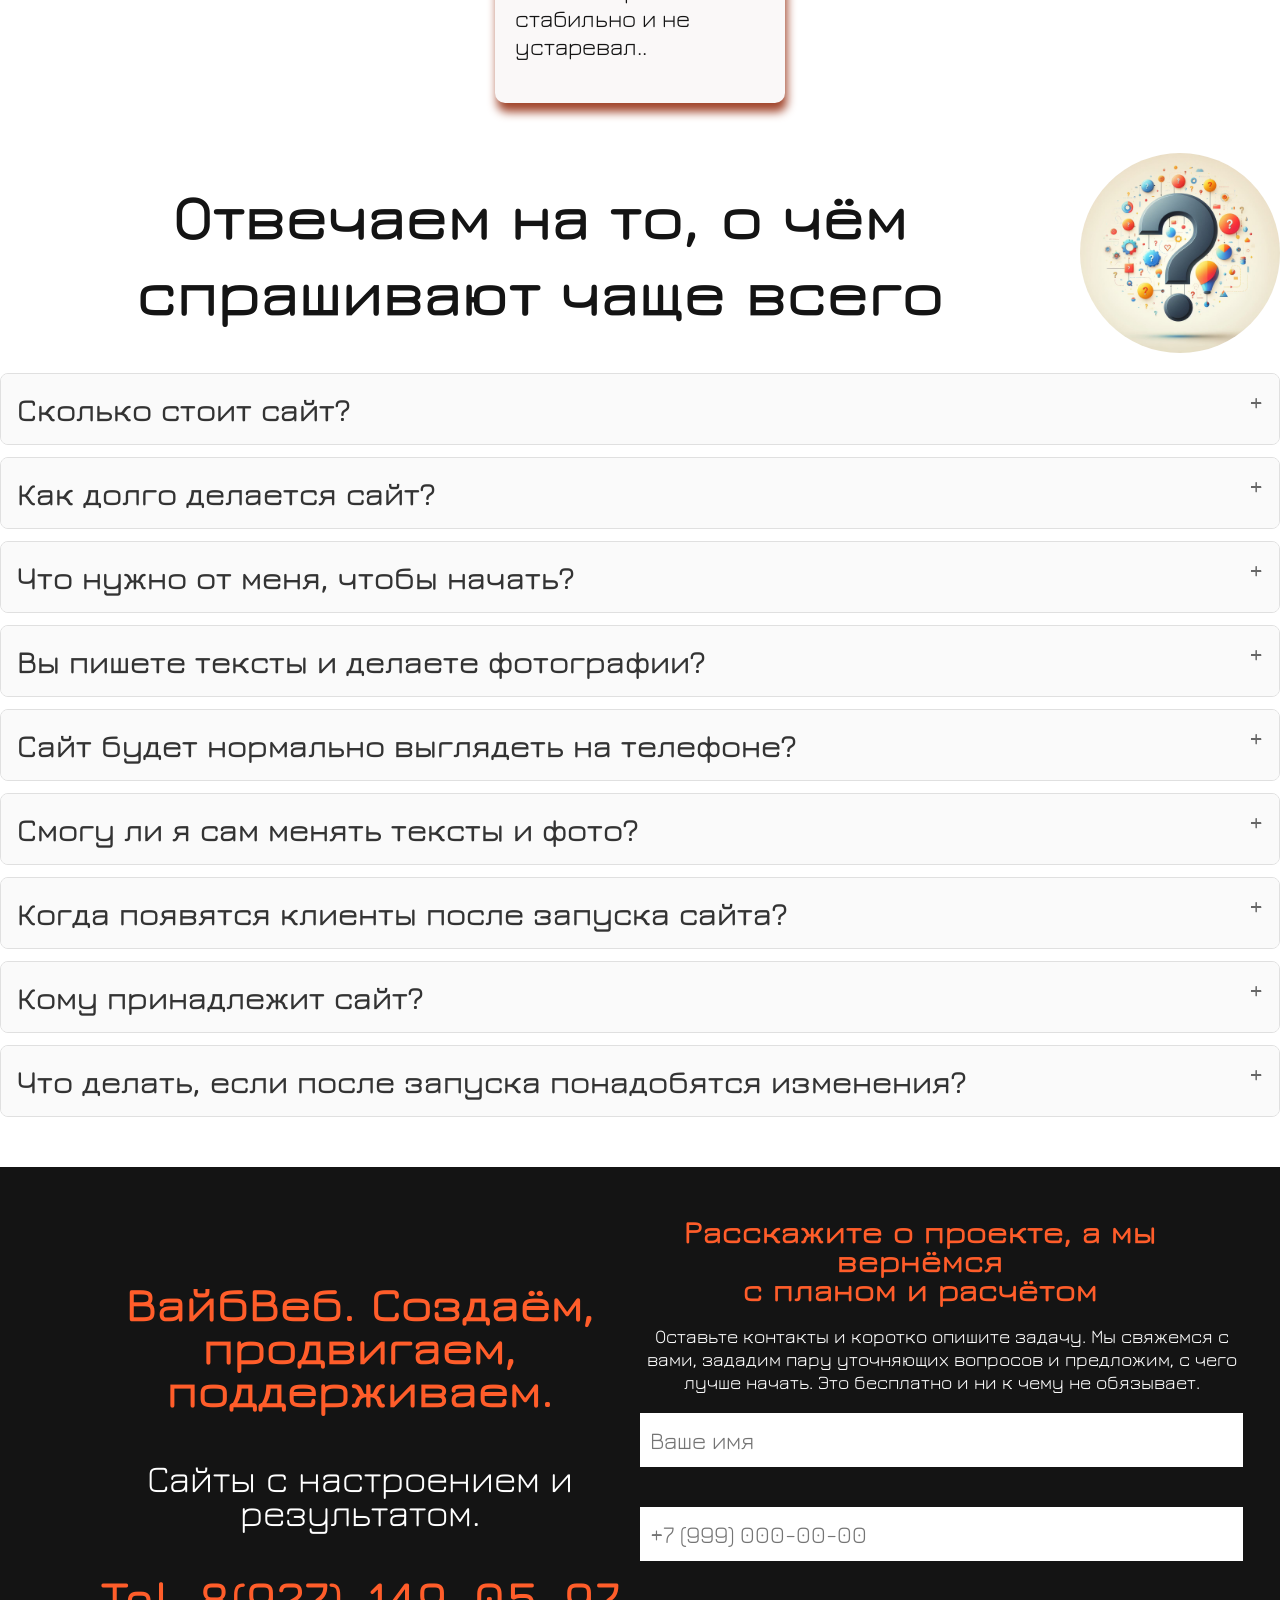
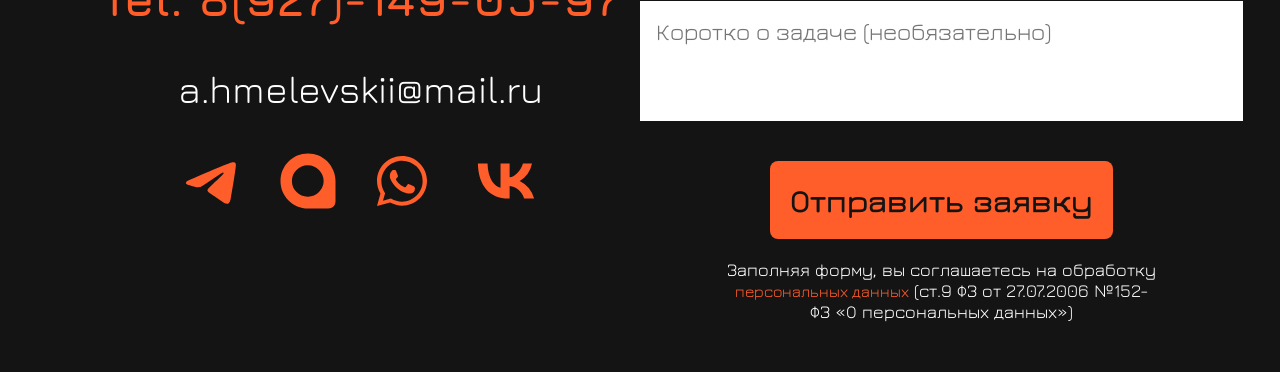
==== commit 5412c17b: "01.11.26 Сделал вторую страницу" ====
--- a/index.html
+++ b/index.html
@@ -19,13 +19,13 @@
         <nav class="nav">
             <a class="nav_logo" href="#"><img src="img/logo-1.png" alt=""></a>
             <ul class="nav_menu">
-                <li><a href="#">Услуги и цены</a></li>
-                <li><a href="#about">О нас</a></li>
-                <li><a href="#servise">Контакты</a></li>
+                <li><a href="page2.html">Услуги и цены</a></li>
+                <li><a href="#">О нас</a></li>
+                <li><a href="#">Контакты</a></li>
             </ul>
         </nav>
         <h3 class="head_subtitle">Привет! Мы веб студия "Веб Вайб". г. Орел</h3>
-        <h1 class="head_title">Ваш сайт. Ваш Вайб. Наш код.</h1>
+        <h1 class="head_title">Ваш сайт. Ваш Вайб<div class="br"></div> Наш код.</h1>
         <p class="head_text">Создаём сайты, продвигаем их в поиске и берём на себя техническую поддержку. Вы занимаетесь
             бизнесом, мы занимаемся
             сайтом.</p>
--- a/css/main.css
+++ b/css/main.css
@@ -3,18 +3,6 @@
   margin: 0;
   padding: 0;
   border: 0;
-  box-sizing: border-box;
-  color: #141414;
-  list-style: none;
-  text-decoration: none;
-  font-family: "Jura", sans-serif;
-}
-
-a {
-  font-size: 2rem;
-}
-a:hover {
-  color: #FF5D2A;
 }
 
 .nav {
@@ -24,7 +12,7 @@
 .nav_logo {
   display: block;
   align-self: center;
-  width: 300px;
+  width: 18.75rem;
   overflow: hidden;
   z-index: 2;
 }
@@ -33,7 +21,7 @@
 }
 .nav_menu {
   display: flex;
-  gap: 40px;
+  gap: 2.5rem;
   z-index: 2;
 }
 
@@ -45,7 +33,7 @@
   max-width: 1920px;
   min-height: 918px;
   margin: 0 auto;
-  padding: 0 80px;
+  padding: 50px 50px 80px;
   background: #FFFFFF;
   position: relative;
 }
@@ -59,11 +47,9 @@
 .head_title,
 .about_title,
 .services_title {
-  width: 50%;
-  max-width: 1072px;
   margin-top: 60px;
   font-weight: 700;
-  font-size: 5em;
+  font-size: 5rem;
   line-height: 1;
 }
 .head_text,
@@ -98,7 +84,6 @@
 .about_services,
 .services_services {
   margin-top: 40px;
-  margin-left: 80px;
   padding: 50px 0 50px 80px;
   width: 65%;
   position: relative;
@@ -106,7 +91,7 @@
 .head_services_text,
 .about_services_text,
 .services_services_text {
-  font-size: 2em;
+  font-size: 2rem;
   font-weight: 700;
   text-align: left;
 }
@@ -121,13 +106,17 @@
   filter: blur(50px);
 }
 
+.head {
+  padding-bottom: 100px;
+}
+
 .about {
   max-width: 1920px;
   margin: 0 auto;
 }
 .about h2 {
   width: 70%;
-  font-size: 64px;
+  font-size: 4rem;
   font-weight: 700;
   margin-top: 40px;
 }
@@ -158,7 +147,7 @@
 .about_card a {
   display: inline-block;
   margin-top: 20px;
-  font-size: 1.5em;
+  font-size: 1.5rem;
   font-weight: 900;
 }
 .about_card_title {
@@ -172,6 +161,50 @@
 }
 .about .indent {
   margin-left: 200px;
+}
+
+.about_us {
+  max-width: 1920px;
+  margin: 0 auto;
+  display: flex;
+  flex-direction: column;
+  position: relative;
+}
+.about_us_titles {
+  padding: 30px;
+  width: 50%;
+}
+.about_us_title {
+  text-align: center;
+  font-size: 4rem;
+  font-weight: 700;
+  line-height: 0.9;
+}
+.about_us_text {
+  background: #F6F6F6;
+  text-indent: 40px;
+  padding: 30px;
+}
+.about_us a {
+  color: #FF5D2A;
+}
+.about_us a:hover {
+  color: #141414;
+}
+.about_us p {
+  font-size: 1.875rem;
+  text-indent: 40px;
+}
+.about_us_img {
+  position: absolute;
+  width: 700px;
+  top: 50px;
+  right: 50px;
+  opacity: 0.6;
+}
+
+.text {
+  margin-bottom: 30px;
 }
 
 .services {
@@ -190,11 +223,12 @@
   width: 40%;
 }
 .services .services_block_text_list {
-  font-size: 32px;
+  font-size: 2rem;
 }
 .services .services_block_text_list li {
   margin-bottom: 10px;
   position: relative;
+  font-size: 1.875rem;
 }
 .services .services_block_text_list li::after {
   content: "";
@@ -207,12 +241,13 @@
   border-radius: 50%;
 }
 .services .services_block_text p {
-  font-size: 32px;
+  font-size: 2rem;
 }
 .services .services_block_text_title {
-  font-size: 64px;
+  font-size: 4rem;
   font-weight: 700;
   line-height: 0.9;
+  margin-bottom: 70px;
 }
 .services .services_block_text_title:first-child {
   color: #FF5D2A;
@@ -242,57 +277,12 @@
   width: 100%;
 }
 
-.about_us {
-  max-width: 1920px;
-  margin: 0 auto;
-  display: flex;
-  padding: 100px 80px;
-  flex-direction: column;
-  position: relative;
-}
-.about_us_titles {
-  padding: 30px;
-  width: 50%;
-}
-.about_us_title {
-  text-align: center;
-  font-size: 64px;
-  font-weight: 700;
-  line-height: 0.9;
-}
-.about_us_text {
-  background: #F6F6F6;
-  height: 661px;
-  text-indent: 40px;
-  padding: 30px;
-}
-.about_us a {
-  color: #FF5D2A;
-}
-.about_us a:hover {
-  color: #141414;
-}
-.about_us p {
-  font-size: 32px;
-  text-indent: 40px;
-}
-.about_us_img {
-  position: absolute;
-  top: 50px;
-  right: 50px;
-  opacity: 0.6;
-}
-
-.text {
-  margin-bottom: 30px;
-}
-
 .work {
   max-width: 1920px;
-  margin: 0 auto;
+  margin: 20px auto 0;
 }
 .work_title {
-  font-size: 64px;
+  font-size: 4rem;
   font-weight: 700;
   line-height: 0.9;
   color: #FF5D2A;
@@ -327,11 +317,11 @@
 }
 .work_row_card_img h3 {
   color: #FFFFFF;
-  font-size: 30px;
+  font-size: 1.875rem;
   text-align: center;
 }
 .work_row_card p {
-  font-size: 24px;
+  font-size: 1.5rem;
   padding: 10px;
 }
 .work_row_card {
@@ -372,7 +362,7 @@
   margin-bottom: 20px;
 }
 .questions_title {
-  font-size: 64px;
+  font-size: 4rem;
   text-align: center;
 }
 .questions_img {
@@ -392,7 +382,7 @@
   cursor: pointer;
   list-style: none;
   font-weight: 600;
-  font-size: 32px;
+  font-size: 2rem;
   color: #333;
   background: #fafafa;
   transition: background 0.2s;
@@ -410,7 +400,7 @@
 .accordion-summary::after {
   content: "+";
   float: right;
-  font-size: 1.5em;
+  font-size: 1.5rem;
   line-height: 1;
   color: #666;
   transition: transform 0.3s ease;
@@ -423,21 +413,127 @@
 }
 
 .accordion-content {
-  font-size: 32px;
+  font-size: 2rem;
   padding: 16px;
   color: #555;
   line-height: 1.5;
 }
 
+.page2_head {
+  background: rgb(255, 223, 212);
+  padding: 50px 80px;
+  height: 900px;
+}
+.page2_head_title {
+  display: flex;
+  align-items: center;
+}
+.page2_head_title img {
+  width: 60px;
+  margin-left: 28px;
+}
+
+.title2 {
+  margin-bottom: 80px;
+}
+.title2 span {
+  color: #FF5D2A;
+  margin-top: 60px;
+  font-weight: 700;
+  font-size: 5rem;
+  line-height: 1;
+}
+
+.which_will_suit {
+  display: flex;
+  flex-direction: column;
+  justify-content: center;
+  align-items: center;
+  height: 900px;
+  background: url(../img/unsplash.png) no-repeat center/cover;
+}
+.which_will_suit .internal {
+  margin: 0 auto;
+  padding: 60px;
+  background: rgba(0, 0, 0, 0.1);
+}
+.which_will_suit h2 {
+  color: #FFFFFF;
+  margin: 0 40px 40px;
+}
+.which_will_suit li {
+  color: #FFFFFF;
+  font-size: 2rem;
+  width: 1300px;
+  position: relative;
+  margin: 0 40px 40px;
+}
+.which_will_suit li::before {
+  content: "";
+  width: 20px;
+  height: 20px;
+  background-color: #FFFFFF;
+  position: absolute;
+  top: 10px;
+  left: -50px;
+  border-radius: 50%;
+}
+
+.events {
+  margin: 20px auto;
+}
+
+.events_row {
+  display: flex;
+  max-width: 1920px;
+  height: 544px;
+}
+
+.events_text {
+  text-align: start;
+  width: 700px;
+  font-size: 2rem;
+  margin: auto;
+  margin-left: 100px;
+  flex: 50%;
+}
+.events_text p {
+  font-size: 2rem;
+}
+
+.events_text_title {
+  color: #FF5D2A;
+  font-size: 3rem;
+  font-weight: 700;
+  margin-bottom: 40px;
+}
+
+.events_img {
+  overflow: hidden;
+}
+.events_img img {
+  width: 100%;
+}
+
+.end_text {
+  font-size: 2rem;
+  margin-top: 20px;
+  margin-left: 40px;
+}
+.end_text span {
+  font-size: 2rem;
+  margin-left: 300px;
+}
+
 .footer {
   display: flex;
   justify-content: space-between;
   max-width: 1920px;
   align-items: center;
-  padding: 100px 80px;
+  padding: 50px 80px;
   background: #141414;
   text-align: center;
-  margin: 50px auto;
+  margin: 0 auto;
 }
 .footer_contact {
   display: flex;
@@ -445,17 +541,17 @@
   width: 50%;
 }
 .footer_contact_tel {
-  font-size: 48px;
+  font-size: 3rem;
   font-weight: 700;
   color: #FF5D2A;
   margin-bottom: 40px;
 }
 .footer_contact_mail {
-  font-size: 38px;
+  font-size: 2.375rem;
   color: #FFFFFF;
 }
 .footer_contact p {
-  font-size: 38px;
+  font-size: 2.375rem;
   line-height: 0.9;
   color: #FFFFFF;
   margin-bottom: 40px;
@@ -467,7 +563,7 @@
   width: 50%;
 }
 .footer_form_title {
-  font-size: 32px;
+  font-size: 2rem;
   font-weight: 700;
   line-height: 0.9;
   color: #FF5D2A;
@@ -480,7 +576,7 @@
   margin: 0 auto;
 }
 .footer_title {
-  font-size: 48px;
+  font-size: 3rem;
   font-weight: 700;
   line-height: 0.9;
   color: #FF5D2A;
@@ -497,7 +593,7 @@
   height: 54px;
   padding: 10px;
   outline: none;
-  font-size: 24px;
+  font-size: 1.5rem;
 }
 .footer .form .textarea {
   min-height: 120px;
@@ -505,13 +601,13 @@
   resize: none;
   border-radius: 0;
   color: #141414;
-  font-size: 24px;
+  font-size: 1.5rem;
 }
 .footer .form_btn {
   padding: 20px;
   border-radius: 8px;
   background: #FF5D2A;
-  font-size: 2em;
+  font-size: 2rem;
   font-weight: 700;
   cursor: pointer;
   transition: all 0.8s;
@@ -519,4 +615,25 @@
 }
 .footer .form_btn:hover {
   transform: scale(1.06);
+}
+
+* {
+  box-sizing: border-box;
+  color: #141414;
+  list-style: none;
+  text-decoration: none;
+  font-family: "Jura", sans-serif;
+  font-size: 16px;
+}
+
+a {
+  font-size: 2em;
+}
+a:hover {
+  color: #FF5D2A;
+}
+
+.container {
+  max-width: 1920px;
+  margin: 0 auto;
 }/*# sourceMappingURL=main.css.map */
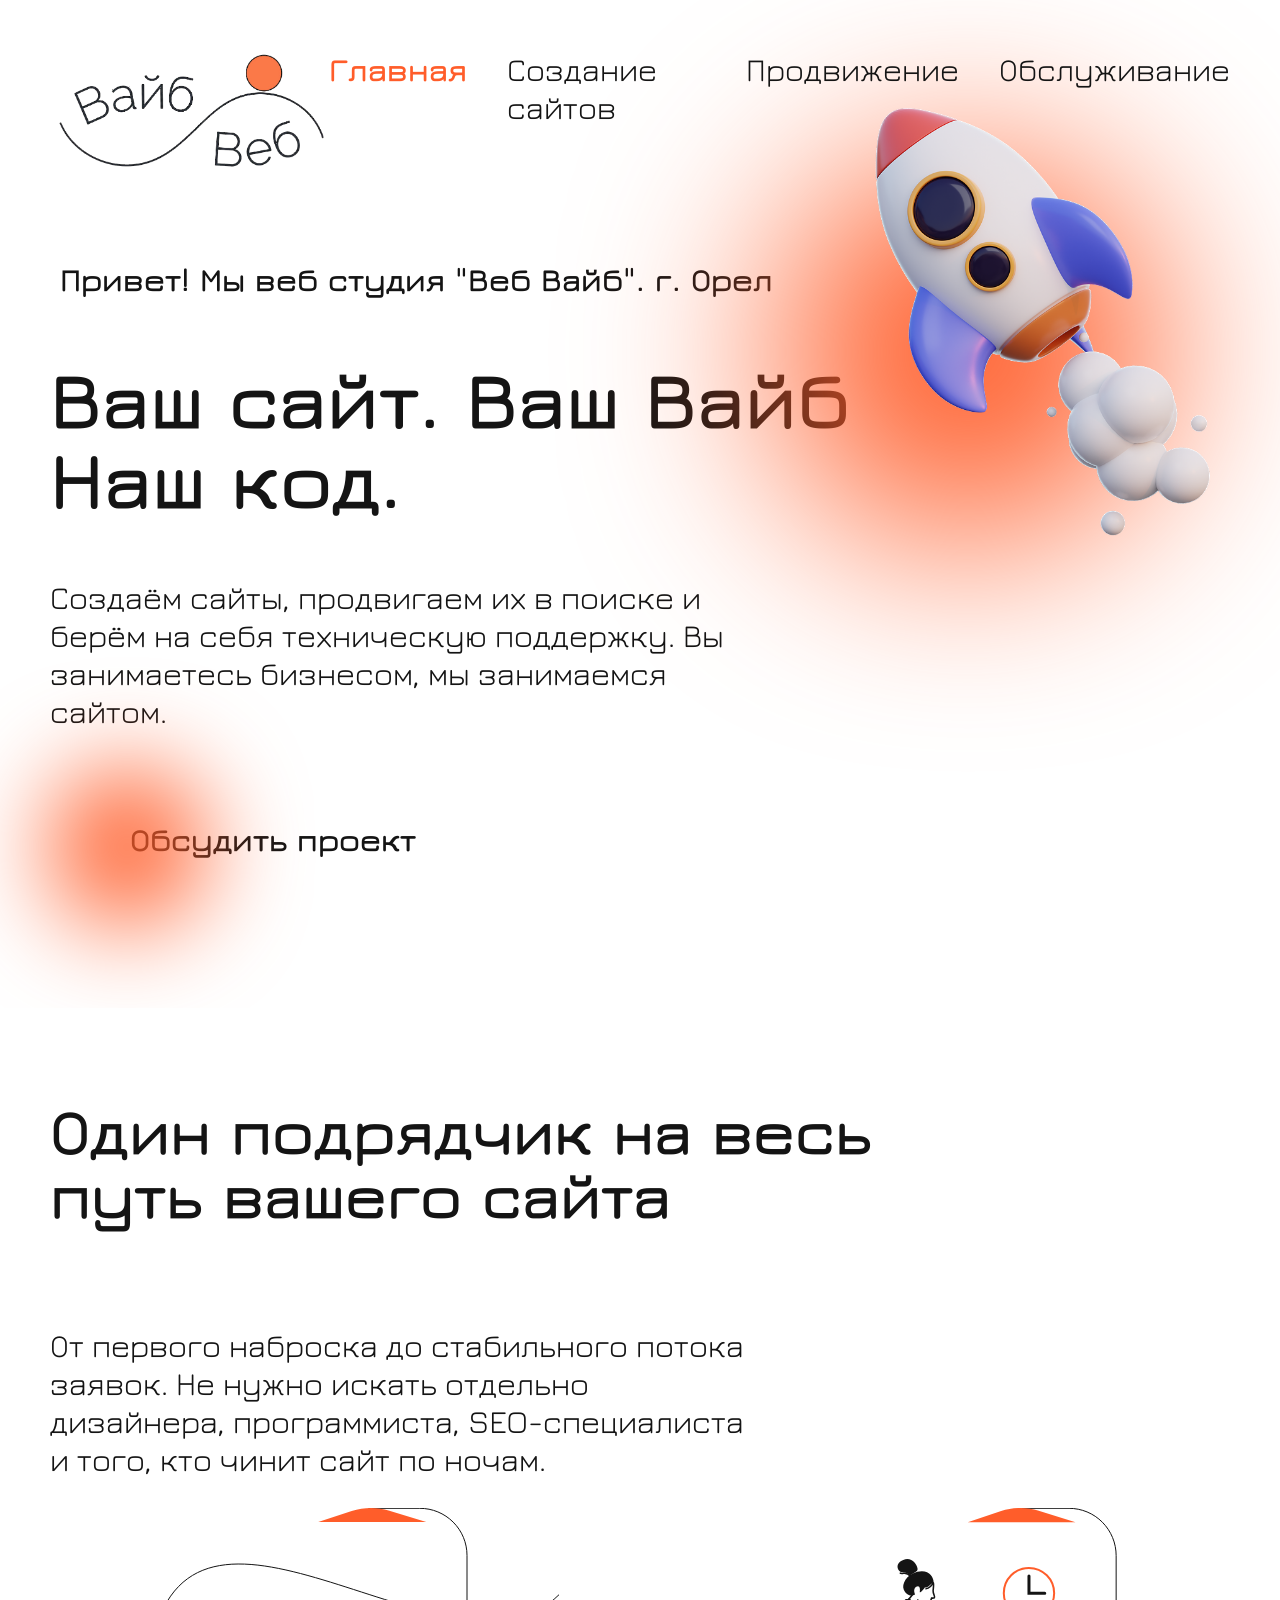
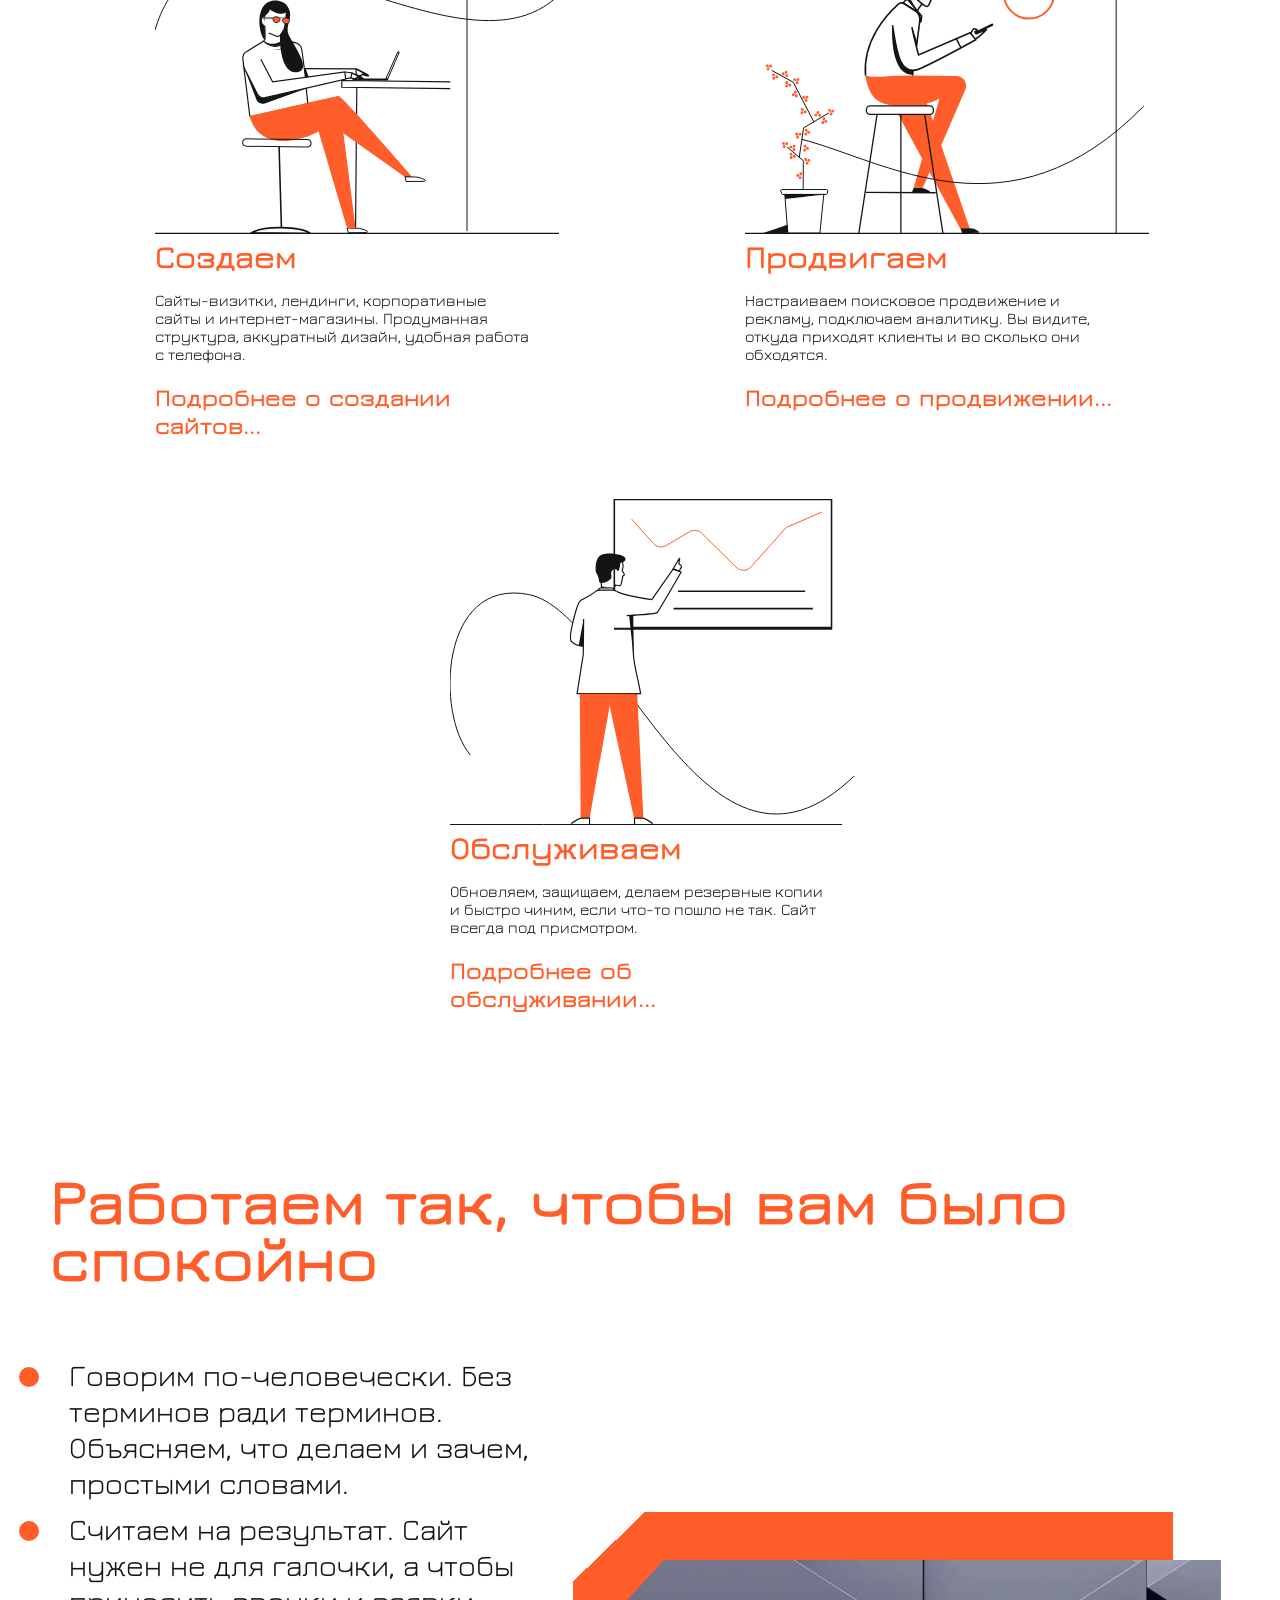
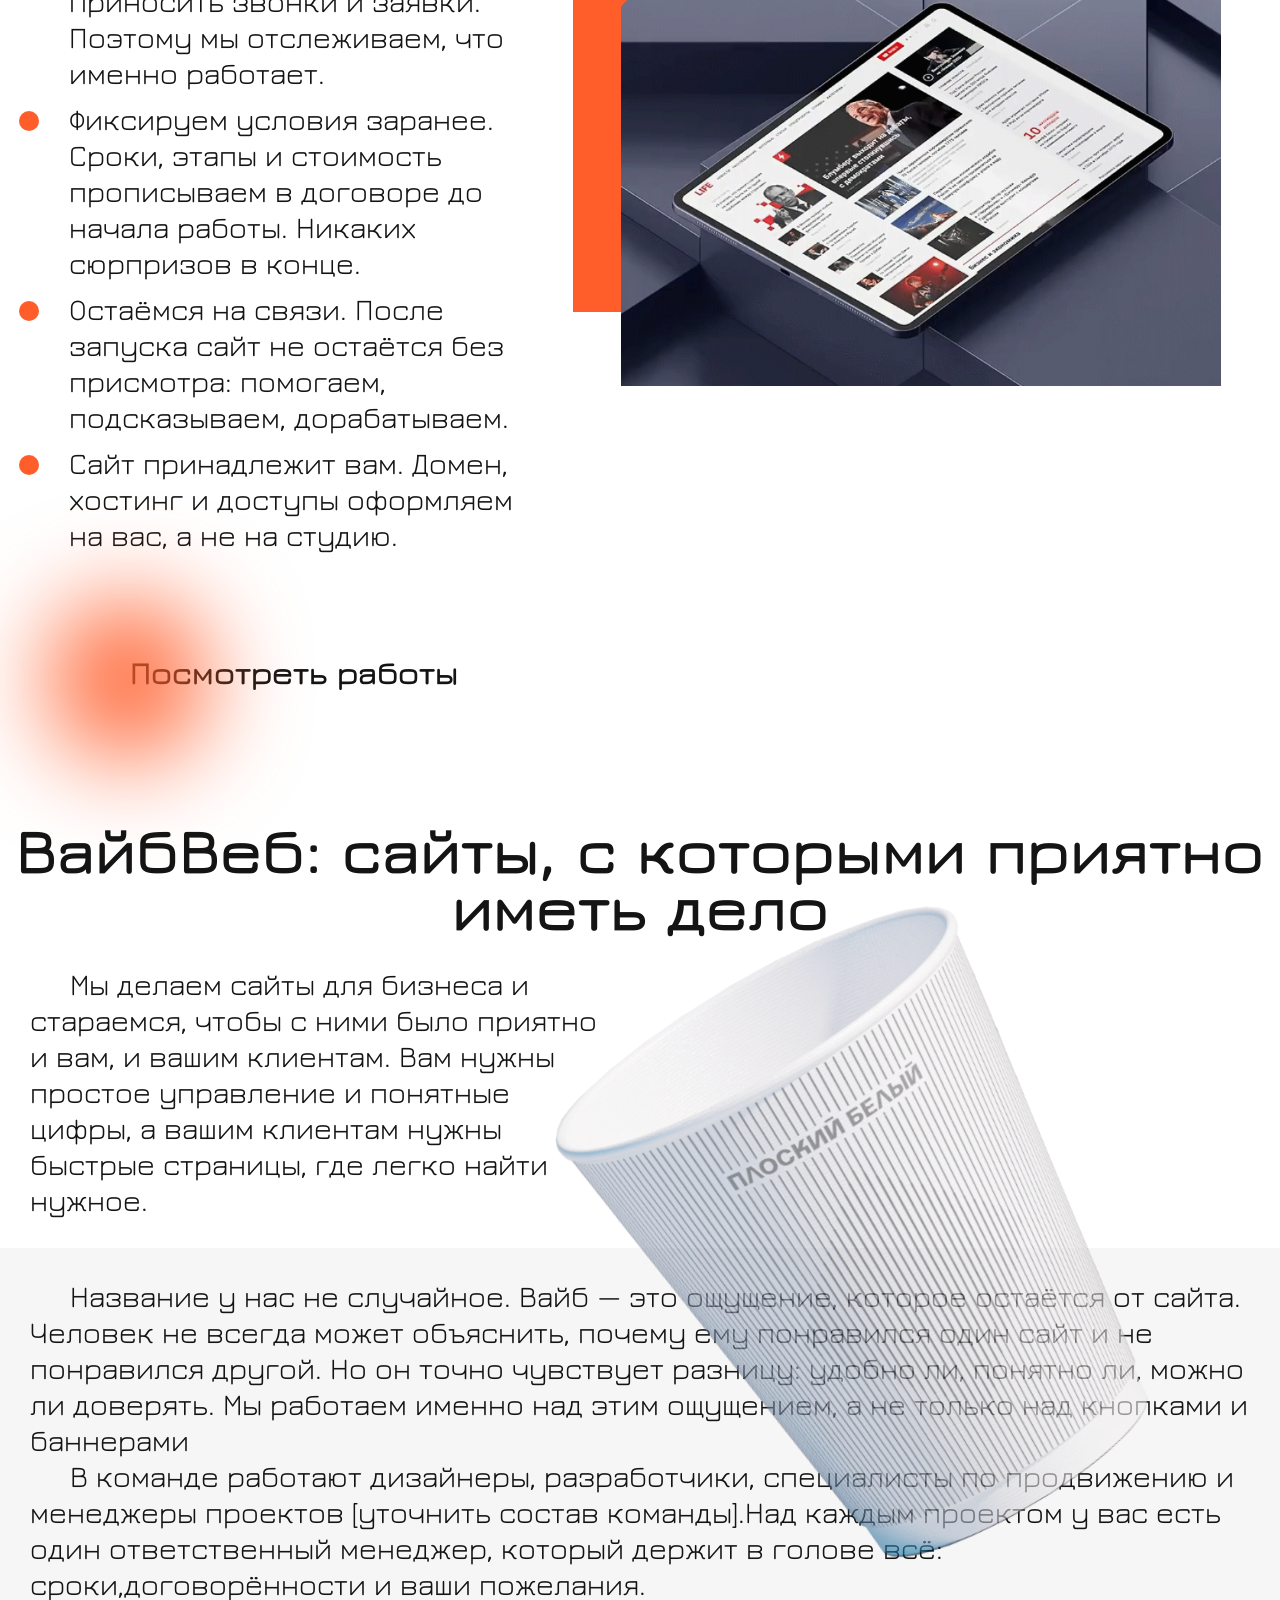
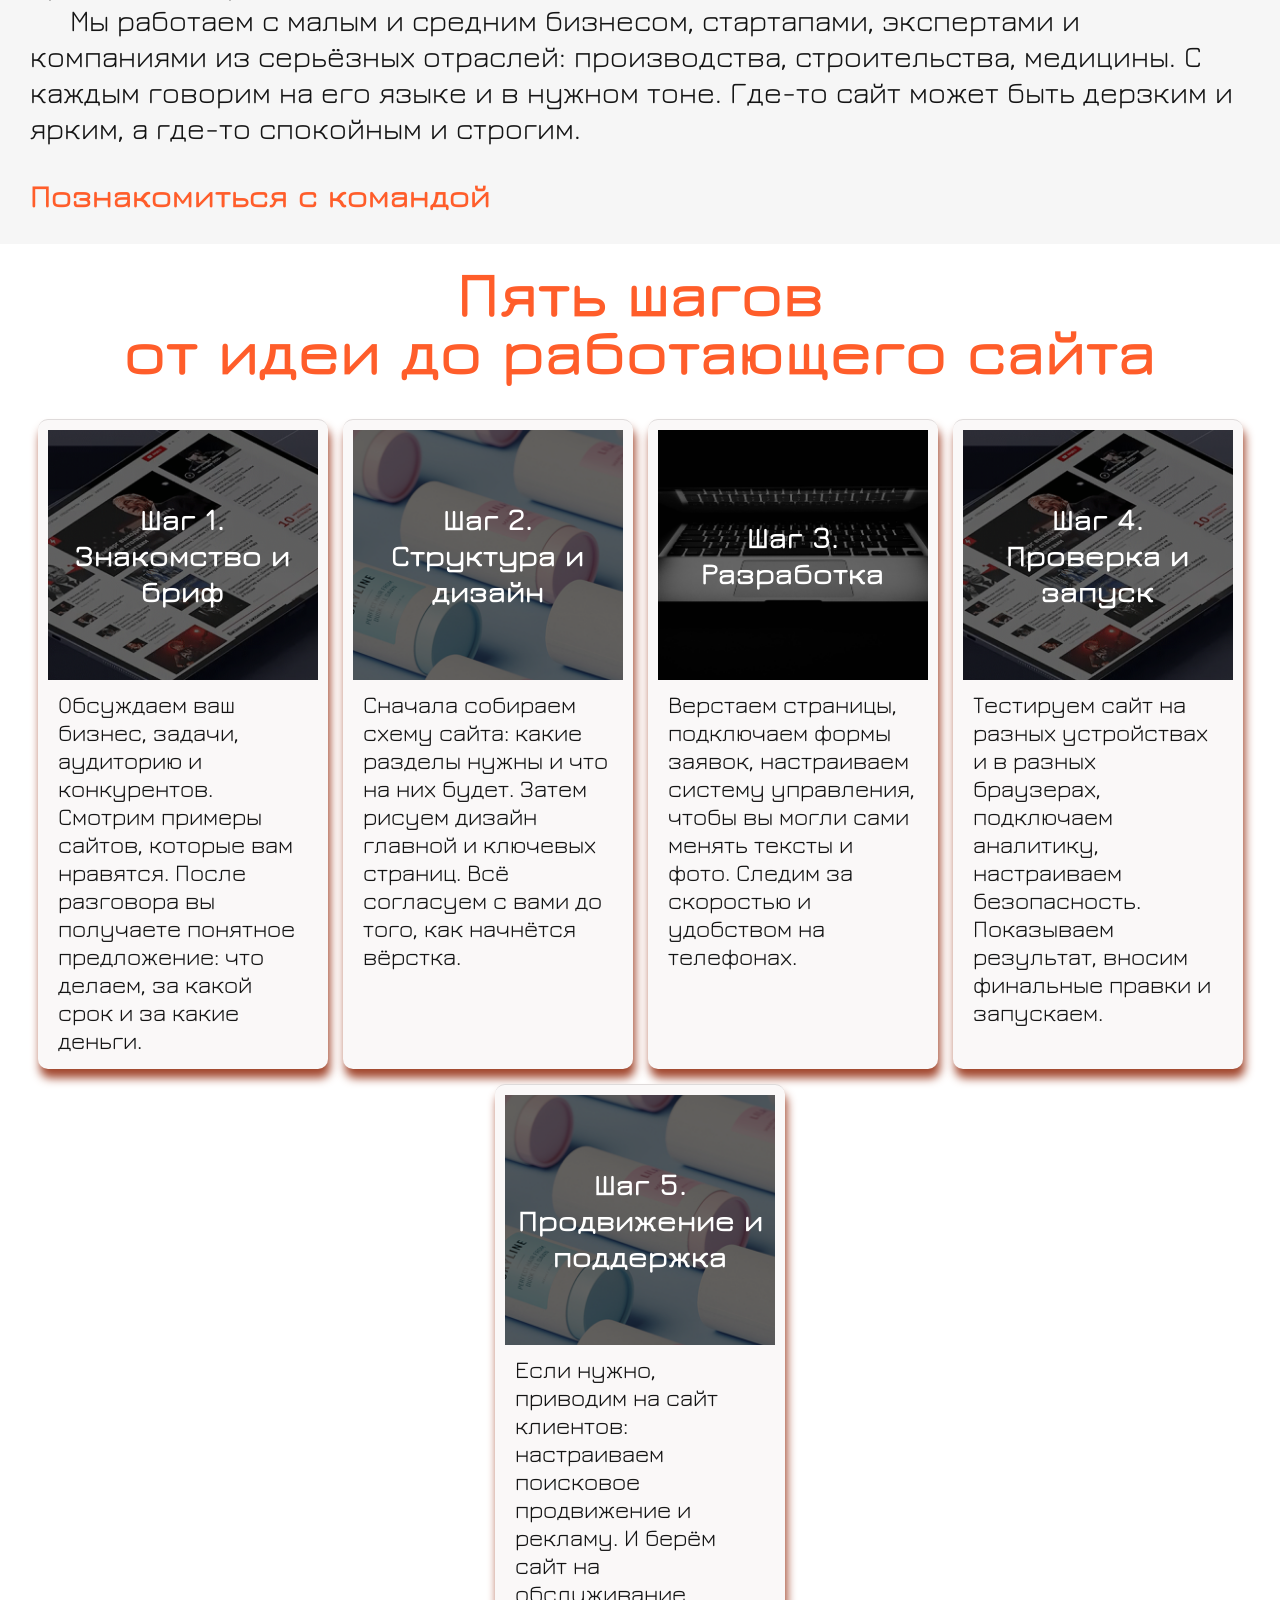
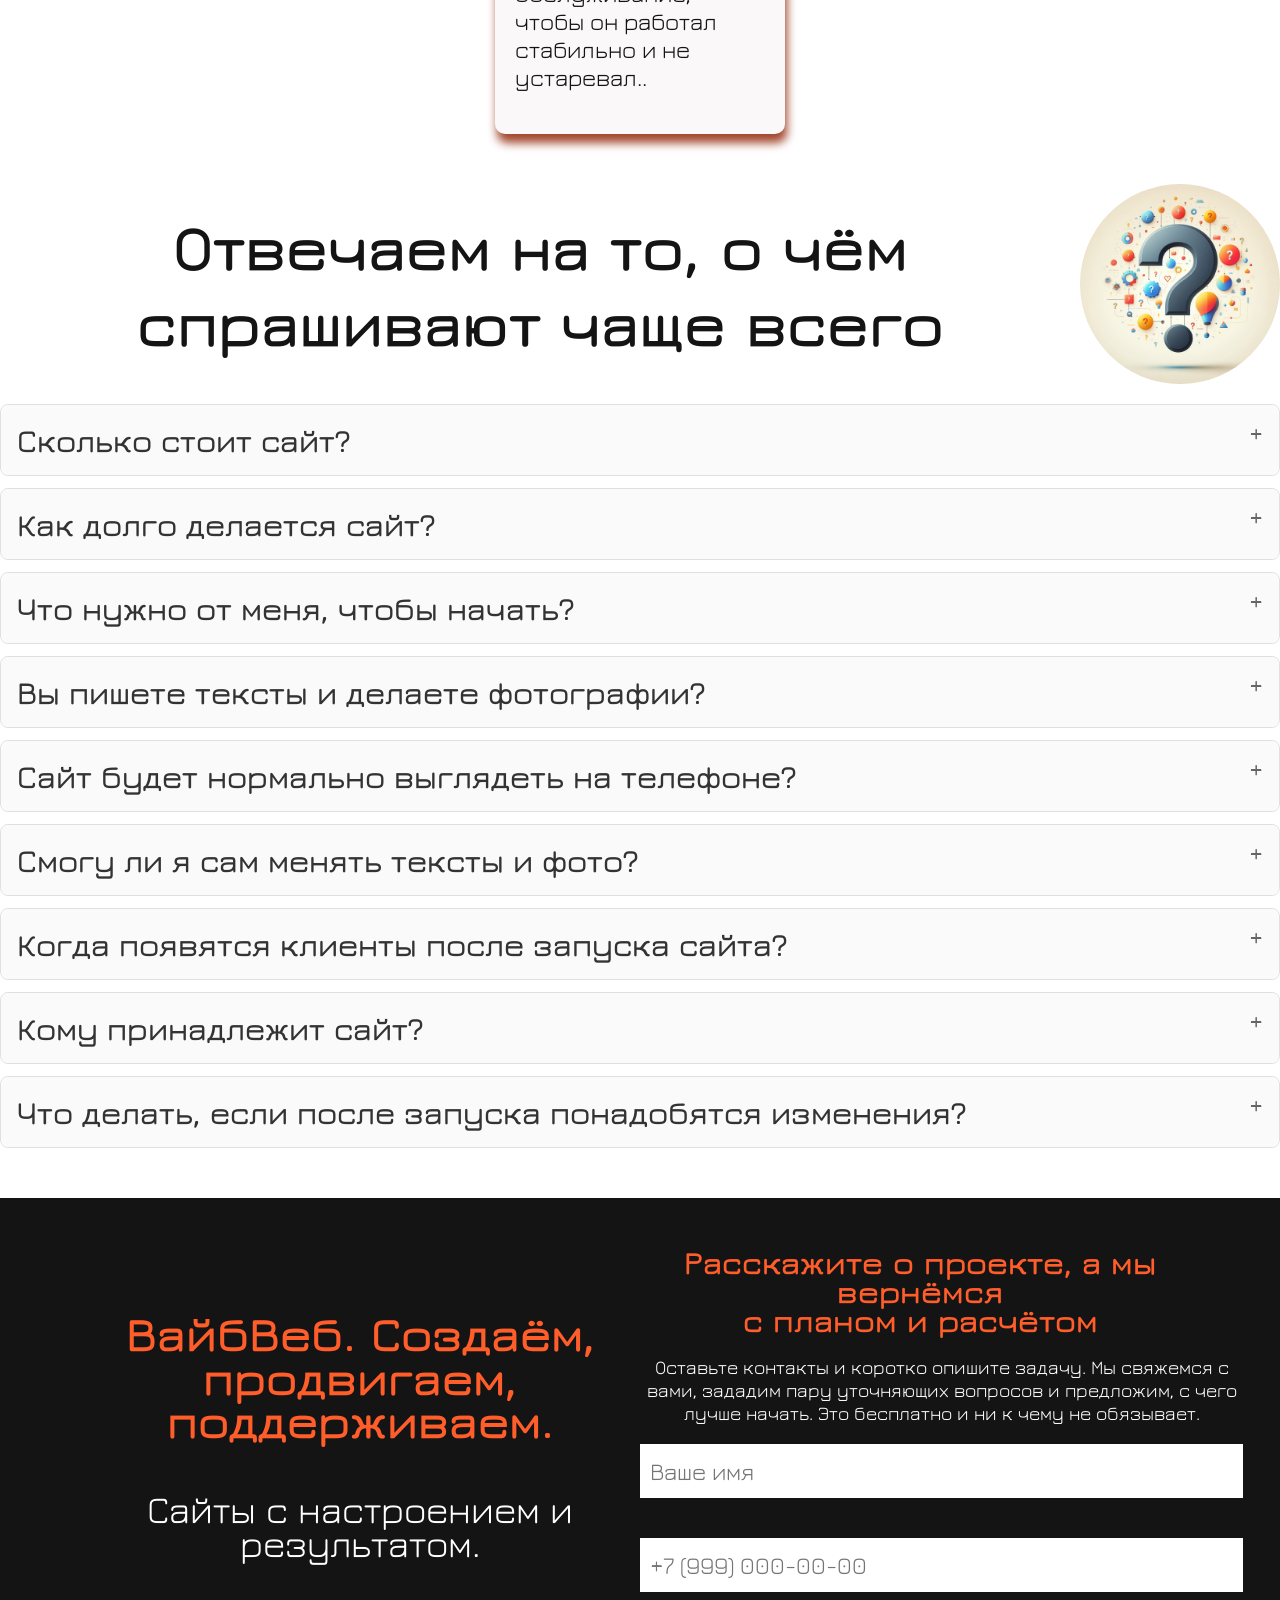
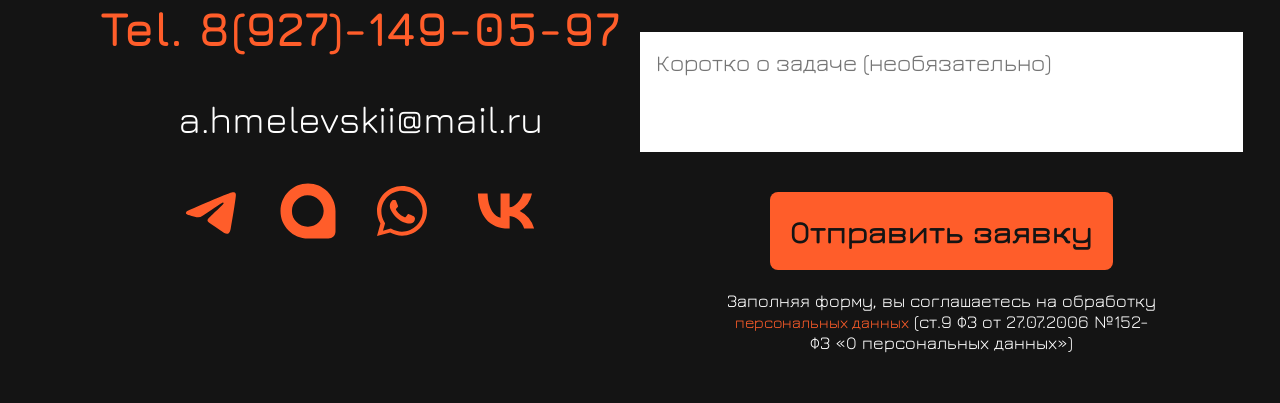
==== commit 5b546481: "06.11.26 Сделал все четыре страницы. В принципе закончил. Осталось прописать реальные цены, телефоны" ====
--- a/index.html
+++ b/index.html
@@ -8,6 +8,7 @@
     <link rel="preconnect" href="https://fonts.gstatic.com" crossorigin>
     <link href="https://fonts.googleapis.com/css2?family=Jura:wght@300..700&display=swap" rel="stylesheet">
     <link rel="stylesheet" href="css/main.css">
+    <link rel="icon" type="img/png." href="img/orang.png">
     <meta name="description"
         content="Веб-студия ВайбВеб: разрабатываем сайты, настраиваем продвижение и берём на себя техническую поддержку. Современный дизайн, понятные сроки, заявки от клиентов.">
     <title>ВайбВеб — создание, продвижение и поддержка сайтов под ключ</title>
@@ -19,9 +20,10 @@
         <nav class="nav">
             <a class="nav_logo" href="#"><img src="img/logo-1.png" alt=""></a>
             <ul class="nav_menu">
-                <li><a href="page2.html">Услуги и цены</a></li>
-                <li><a href="#">О нас</a></li>
-                <li><a href="#">Контакты</a></li>
+                <li><a class="now_page" href="#">Главная</a></li>
+                <li><a href="page2.html">Создание сайтов</a></li>
+                <li><a href="page3.html">Продвижение</a></li>
+                <li><a href="page4.html">Обслуживание</a></li>
             </ul>
         </nav>
         <h3 class="head_subtitle">Привет! Мы веб студия "Веб Вайб". г. Орел</h3>
@@ -30,7 +32,7 @@
             бизнесом, мы занимаемся
             сайтом.</p>
         <div class="head_services">
-            <a class="head_services_text" href="#">Обсудить проект</a>
+            <a class="head_services_text" href="#" id="open-modal-btn">Обсудить проект</a>
             <div class="head_circle mini"></div>
         </div>
         <img src="./img/rocket.png" alt="rocket" class="head_img">
@@ -297,21 +299,22 @@
                 уточняющих вопросов и
                 предложим, с чего
                 лучше начать. Это бесплатно и ни к чему не обязывает.</p>
-            <form class="form" action="">
-                <input type="text" placeholder="Ваше имя">
+            <form class="form" id="contact-form">
+                <input type="text" id="name" name="name" placeholder="Ваше имя" required>
                 <input type="tel" id="phone" name="phone" placeholder="+7 (999) 000-00-00" required inputmode="numeric">
-                <textarea class="textarea" name="text" placeholder="Коротко о задаче (необязательно)" ></textarea>
-                <button class="form_btn">Отправить заявку</button>
+                <textarea class="textarea" id="text" name="text"
+                    placeholder="Коротко о задаче (необязательно)"></textarea>
+                <button type="submit" id="form_btn" class="form_btn">Отправить заявку</button>
                 <p style="font-size: 18px; color: #ffffff;">Заполняя форму, вы соглашаетесь на обработку <br><span
                         style="color: #FF5D2A;">персональных данных</span>
                     (ст.9 ФЗ от 27.07.2006 №152- <br>
                     ФЗ «О персональных данных»)</p>
             </form>
-        </div>
-
-        </p>
+
+        </div>
     </footer>
 
+    <script src="main.js"></script>
 </body>
 
 </html>
--- a/css/main.css
+++ b/css/main.css
@@ -436,19 +436,13 @@
 .title2 {
   margin-bottom: 80px;
 }
-.title2 span {
-  color: #FF5D2A;
-  margin-top: 60px;
-  font-weight: 700;
-  font-size: 5rem;
-  line-height: 1;
-}
 
 .which_will_suit {
   display: flex;
   flex-direction: column;
   justify-content: center;
   align-items: center;
+  max-width: 1920px;
   height: 900px;
   background: url(../img/unsplash.png) no-repeat center/cover;
 }
@@ -464,7 +458,7 @@
 .which_will_suit li {
   color: #FFFFFF;
   font-size: 2rem;
-  width: 1300px;
+  max-width: 1300px;
   position: relative;
   margin: 0 40px 40px;
 }
@@ -523,6 +517,347 @@
 .end_text span {
   font-size: 2rem;
   margin-left: 300px;
+}
+
+._page3 {
+  position: relative;
+  max-width: 1920px;
+  height: 900px;
+  background: #000;
+}
+
+.black_orange {
+  color: #ffffff;
+}
+
+.black_anf_white {
+  color: #fff;
+  font-size: 5rem;
+}
+
+.mars_big {
+  width: 290px;
+  position: absolute;
+  top: 500px;
+  right: 0;
+}
+.mars_big img {
+  width: 100%;
+}
+
+.mars_big2 {
+  width: 108px;
+  position: absolute;
+  top: 550px;
+  left: 0;
+}
+.mars_big2 img {
+  width: 100%;
+}
+
+.mars_smole {
+  width: 120px;
+  position: absolute;
+  top: 50px;
+  left: 50%;
+}
+.mars_smole img {
+  width: 100%;
+}
+
+.btn_page3 {
+  margin-left: 100px;
+  margin-top: 180px;
+}
+.btn_page3 a {
+  color: #ffffff;
+}
+
+.seo {
+  height: 900px;
+  padding: 50px;
+}
+
+.about_title {
+  margin-bottom: 40px;
+}
+
+.seo_title {
+  font-size: 2.5rem;
+  font-weight: 700;
+  margin-bottom: 20px;
+}
+
+.seo_text {
+  font-size: 2rem;
+}
+
+.includit {
+  background: #000000;
+}
+.includit_row {
+  display: flex;
+  gap: 150px;
+}
+.includit h3 {
+  margin-left: 50px;
+}
+.includit ul {
+  padding: 50px;
+}
+.includit {
+  height: 900px;
+  padding: 20px;
+}
+
+.includit_list li {
+  font-size: 2rem;
+  margin-bottom: 20px;
+  color: #fff;
+}
+
+._page3 {
+  position: relative;
+  max-width: 1920px;
+  height: 900px;
+  background: #000;
+}
+
+.black_orange {
+  color: #ffffff;
+}
+
+.black_anf_white {
+  color: #fff;
+  font-size: 5rem;
+}
+
+.mars_big {
+  width: 290px;
+  position: absolute;
+  top: 500px;
+  right: 0;
+}
+.mars_big img {
+  width: 100%;
+}
+
+.mars_big2 {
+  width: 108px;
+  position: absolute;
+  top: 550px;
+  left: 0;
+}
+.mars_big2 img {
+  width: 100%;
+}
+
+.mars_smole {
+  width: 120px;
+  position: absolute;
+  top: 50px;
+  left: 50%;
+}
+.mars_smole img {
+  width: 100%;
+}
+
+.btn_page3 {
+  margin-left: 100px;
+  margin-top: 180px;
+}
+.btn_page3 a {
+  color: #ffffff;
+}
+
+.head-page4 {
+  background: url(../img/notebook.jpeg) center/cover no-repeat;
+}
+
+.title_page4 {
+  color: #ffffff;
+}
+
+.white {
+  color: #ffffff;
+  font-size: 2rem;
+}
+
+.wiht_logo {
+  color: #ffffff;
+}
+
+.circl_text_wight {
+  color: #ffffff;
+}
+
+.finish_call {
+  color: #FF5D2A;
+  font-size: 3rem;
+  font-weight: 700;
+  margin-top: 40px;
+  margin-bottom: 30px;
+}
+
+.finish_text {
+  font-size: 2.5rem;
+  font-weight: 700;
+}
+
+.service {
+  display: flex;
+  justify-content: space-between;
+  padding: 50px;
+}
+
+.service_text {
+  display: flex;
+  flex-direction: column;
+  justify-content: center;
+  max-width: 1000px;
+}
+.service_text p {
+  font-size: 2rem;
+  text-indent: 30px;
+}
+.service_text li {
+  margin-top: 5px;
+  font-size: 2rem;
+}
+.service_text_span {
+  font-size: inherit;
+  font-weight: 700;
+  color: #FF5D2A;
+}
+
+.service_title {
+  font-size: 2.5rem;
+  font-weight: 700;
+  margin-top: 10px;
+  margin-bottom: 10px;
+}
+
+.service_img {
+  width: 600px;
+  align-self: center;
+}
+.service_img img {
+  width: 100%;
+}
+
+.head-page4 {
+  background: url(../img/notebook.jpeg) center/cover no-repeat;
+}
+
+.title_page4 {
+  color: #ffffff;
+}
+
+.white {
+  color: #ffffff;
+  font-size: 2rem;
+}
+
+.wiht_logo {
+  color: #ffffff;
+}
+
+.circl_text_wight {
+  color: #ffffff;
+}
+
+.finish_call {
+  color: #FF5D2A;
+  font-size: 3rem;
+  font-weight: 700;
+  margin-top: 40px;
+  margin-bottom: 30px;
+}
+
+.finish_text {
+  font-size: 2.5rem;
+  font-weight: 700;
+}
+
+.formats {
+  padding: 50px;
+}
+
+.formats_row {
+  display: flex;
+  justify-content: space-between;
+  flex-wrap: wrap;
+}
+
+.formats_block {
+  width: 450px;
+  border: 1px solid #cccccc;
+  border-radius: 10px;
+  box-shadow: 8px 8px 10px rgb(242, 152, 124);
+  margin: 20px auto;
+  padding: 20px;
+  cursor: pointer;
+  transition: all 0.8s;
+}
+.formats_block:hover {
+  transform: scale(1.1);
+}
+.formats_block ul {
+  margin-left: 30px;
+}
+.formats_block li {
+  font-size: 1.5rem;
+  list-style-type: disc;
+}
+
+.formats_block_header {
+  height: 200px;
+  background: url(../img/formats.png) center/cover no-repeat;
+  padding: 10px;
+  overflow: hidden;
+  position: relative;
+}
+.formats_block_header::after {
+  content: "";
+  position: absolute;
+  inset: 0;
+  /* то же, что top/right/bottom/left: 0 */
+  background-color: rgba(0, 0, 0, 0.5);
+  /* чёрный с прозрачностью 50% */
+  z-index: 1;
+}
+.formats_block_header img {
+  width: 100%;
+}
+
+.formats_block_title {
+  font-size: 3rem;
+  font-weight: 700;
+  color: #ffffff;
+  position: relative;
+  z-index: 2;
+}
+
+.price {
+  color: #ffffff;
+  font-size: 2rem;
+  font-weight: 700;
+  position: relative;
+  z-index: 2;
+}
+
+.black {
+  background: url(../../../img/formats1.jpeg) center/cover no-repeat;
+}
+
+.orange {
+  background: url(../img/formats3.png) center/cover no-repeat;
+}
+
+.formats_text {
+  font-size: 1.5rem;
+  font-weight: 700;
+  margin-bottom: 10px;
 }
 
 .footer {
@@ -636,4 +971,17 @@
 .container {
   max-width: 1920px;
   margin: 0 auto;
+}
+
+.span {
+  color: #FF5D2A;
+  margin-top: 60px;
+  font-weight: 700;
+  font-size: 5rem;
+  line-height: 1;
+}
+
+.now_page {
+  color: #FF5D2A;
+  font-weight: 700;
 }/*# sourceMappingURL=main.css.map */
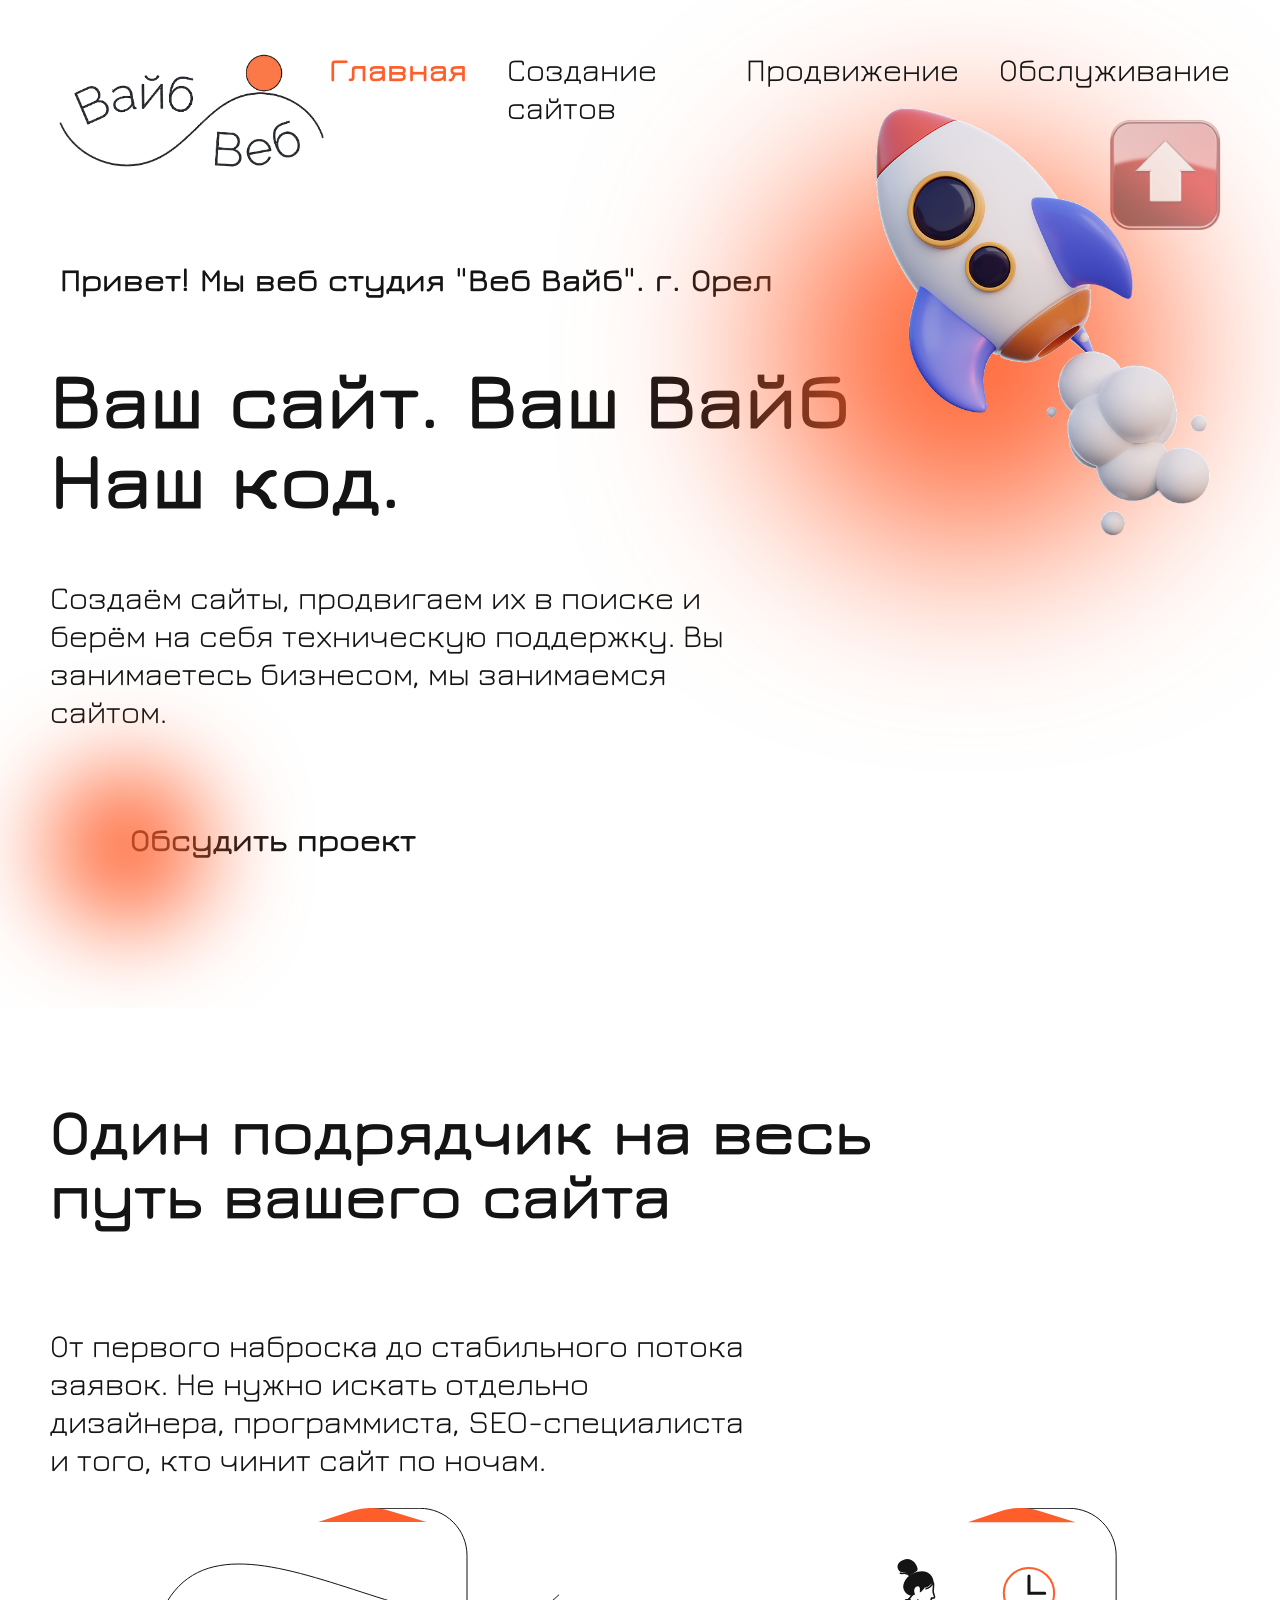
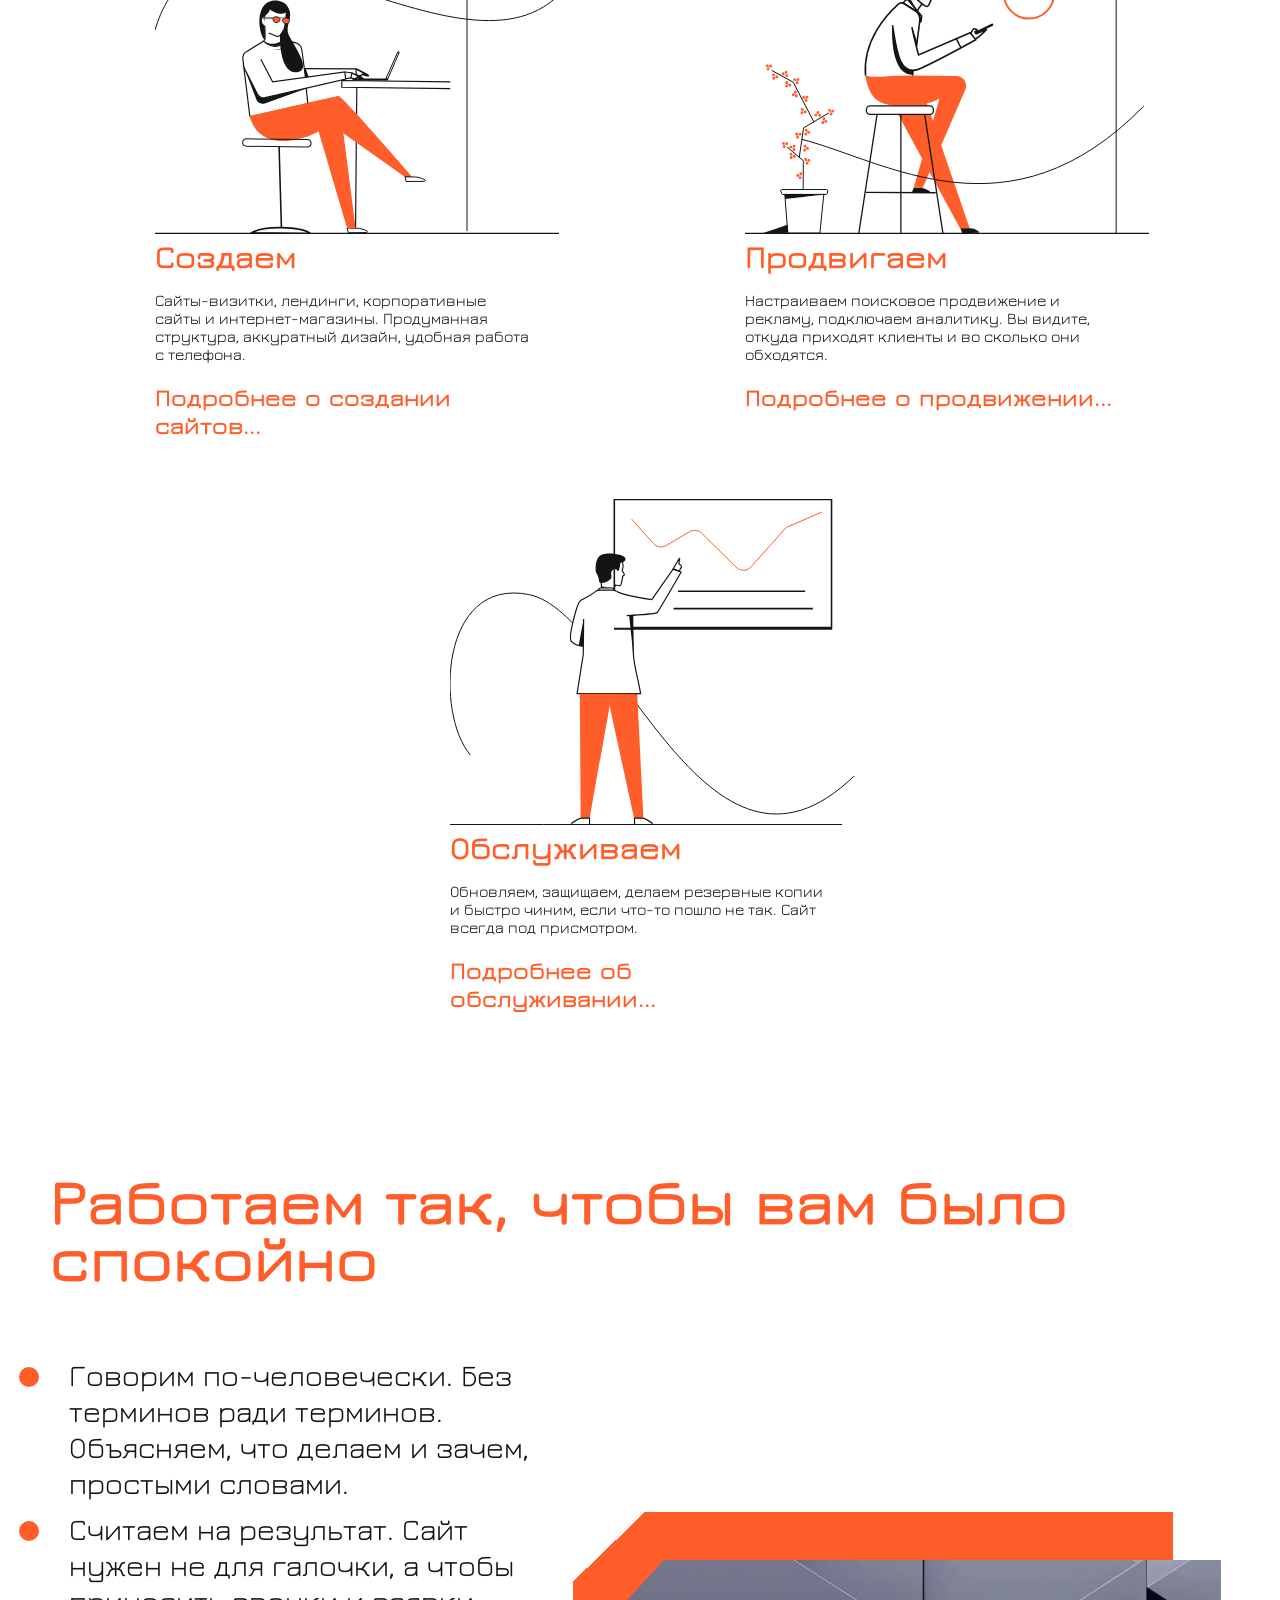
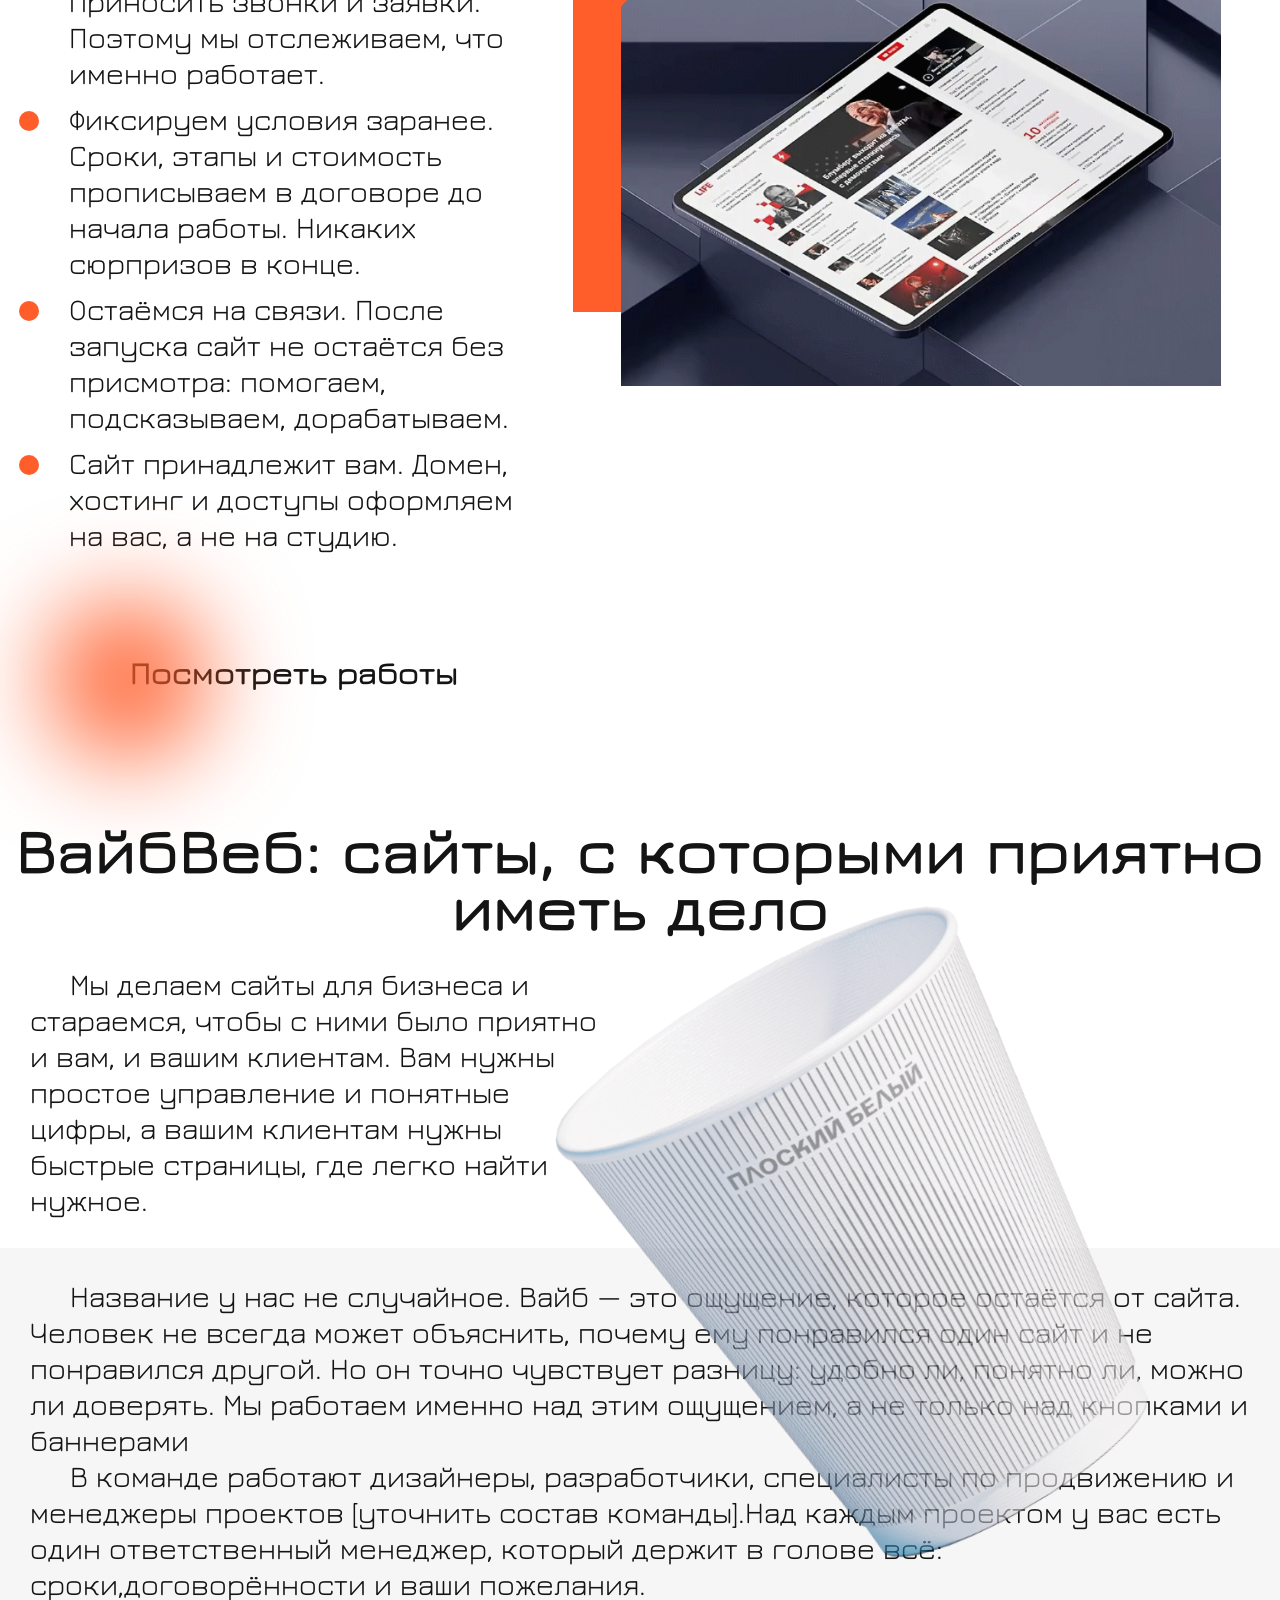
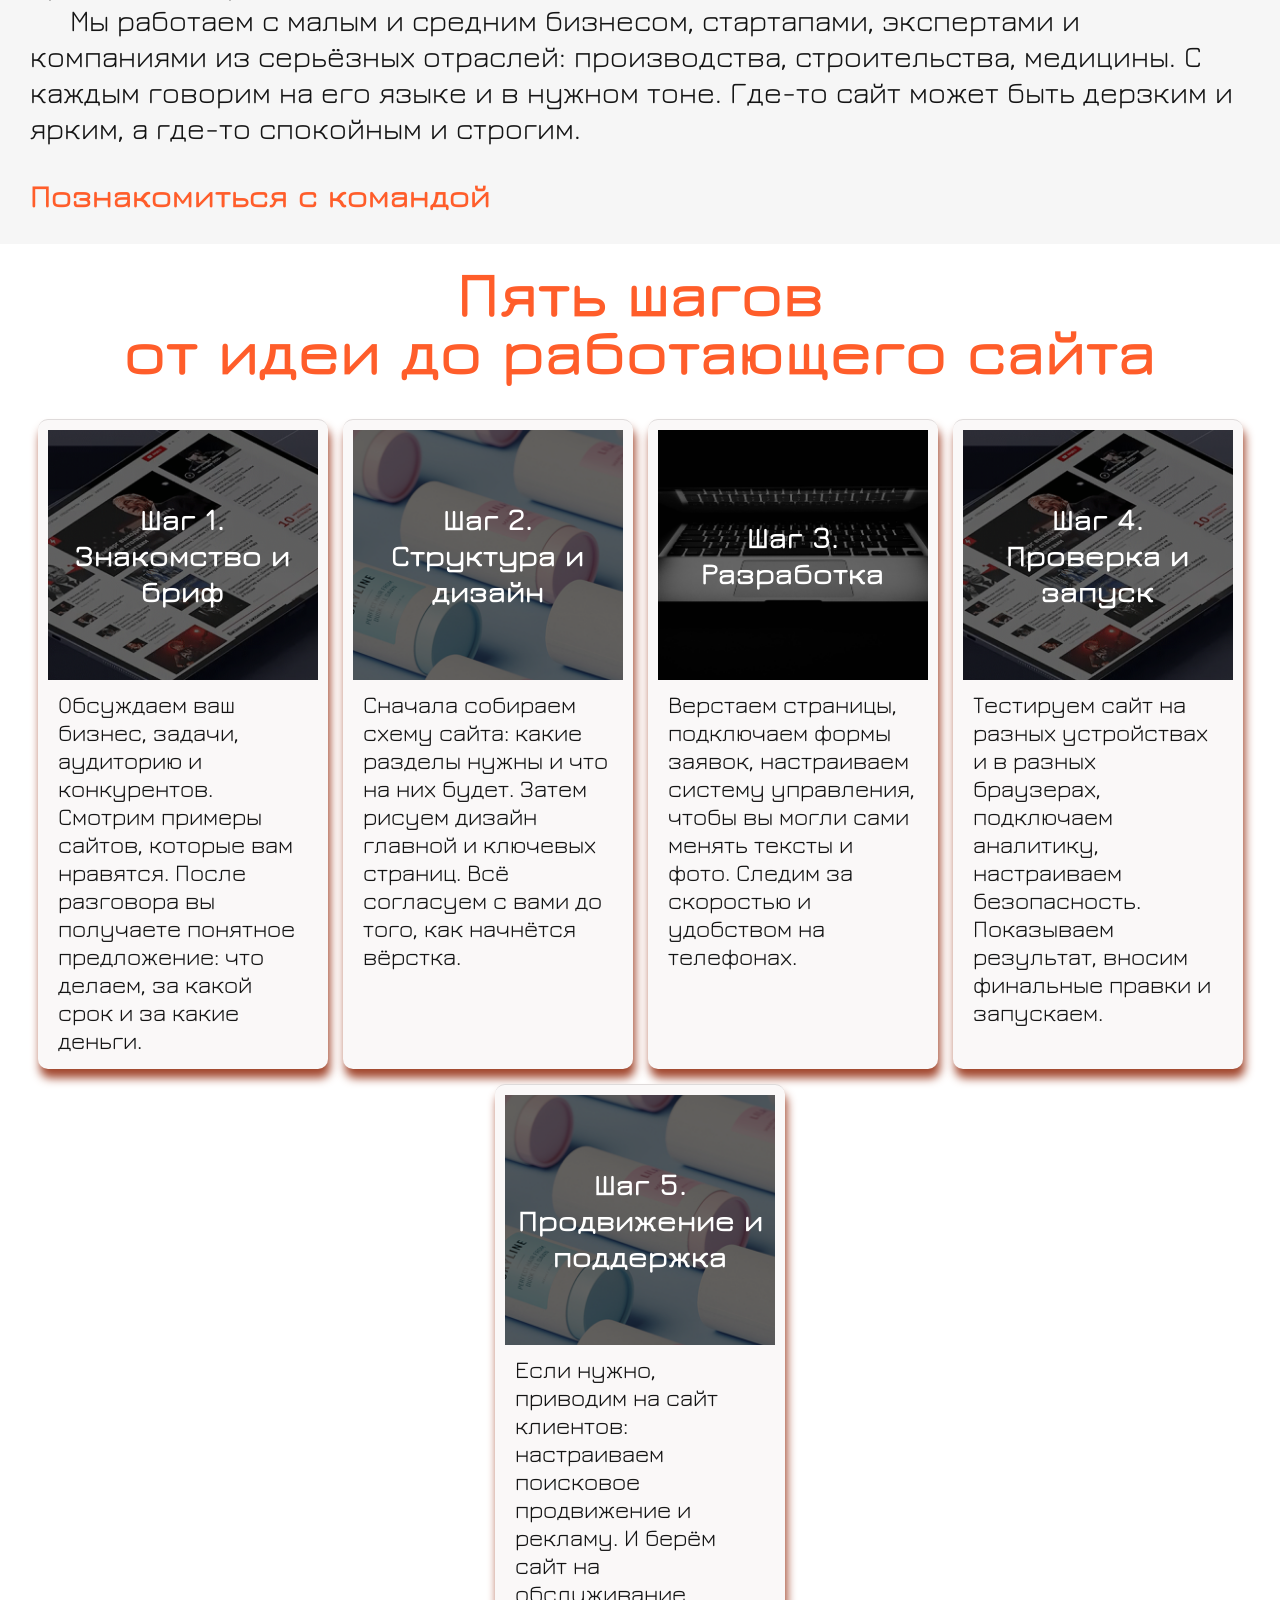
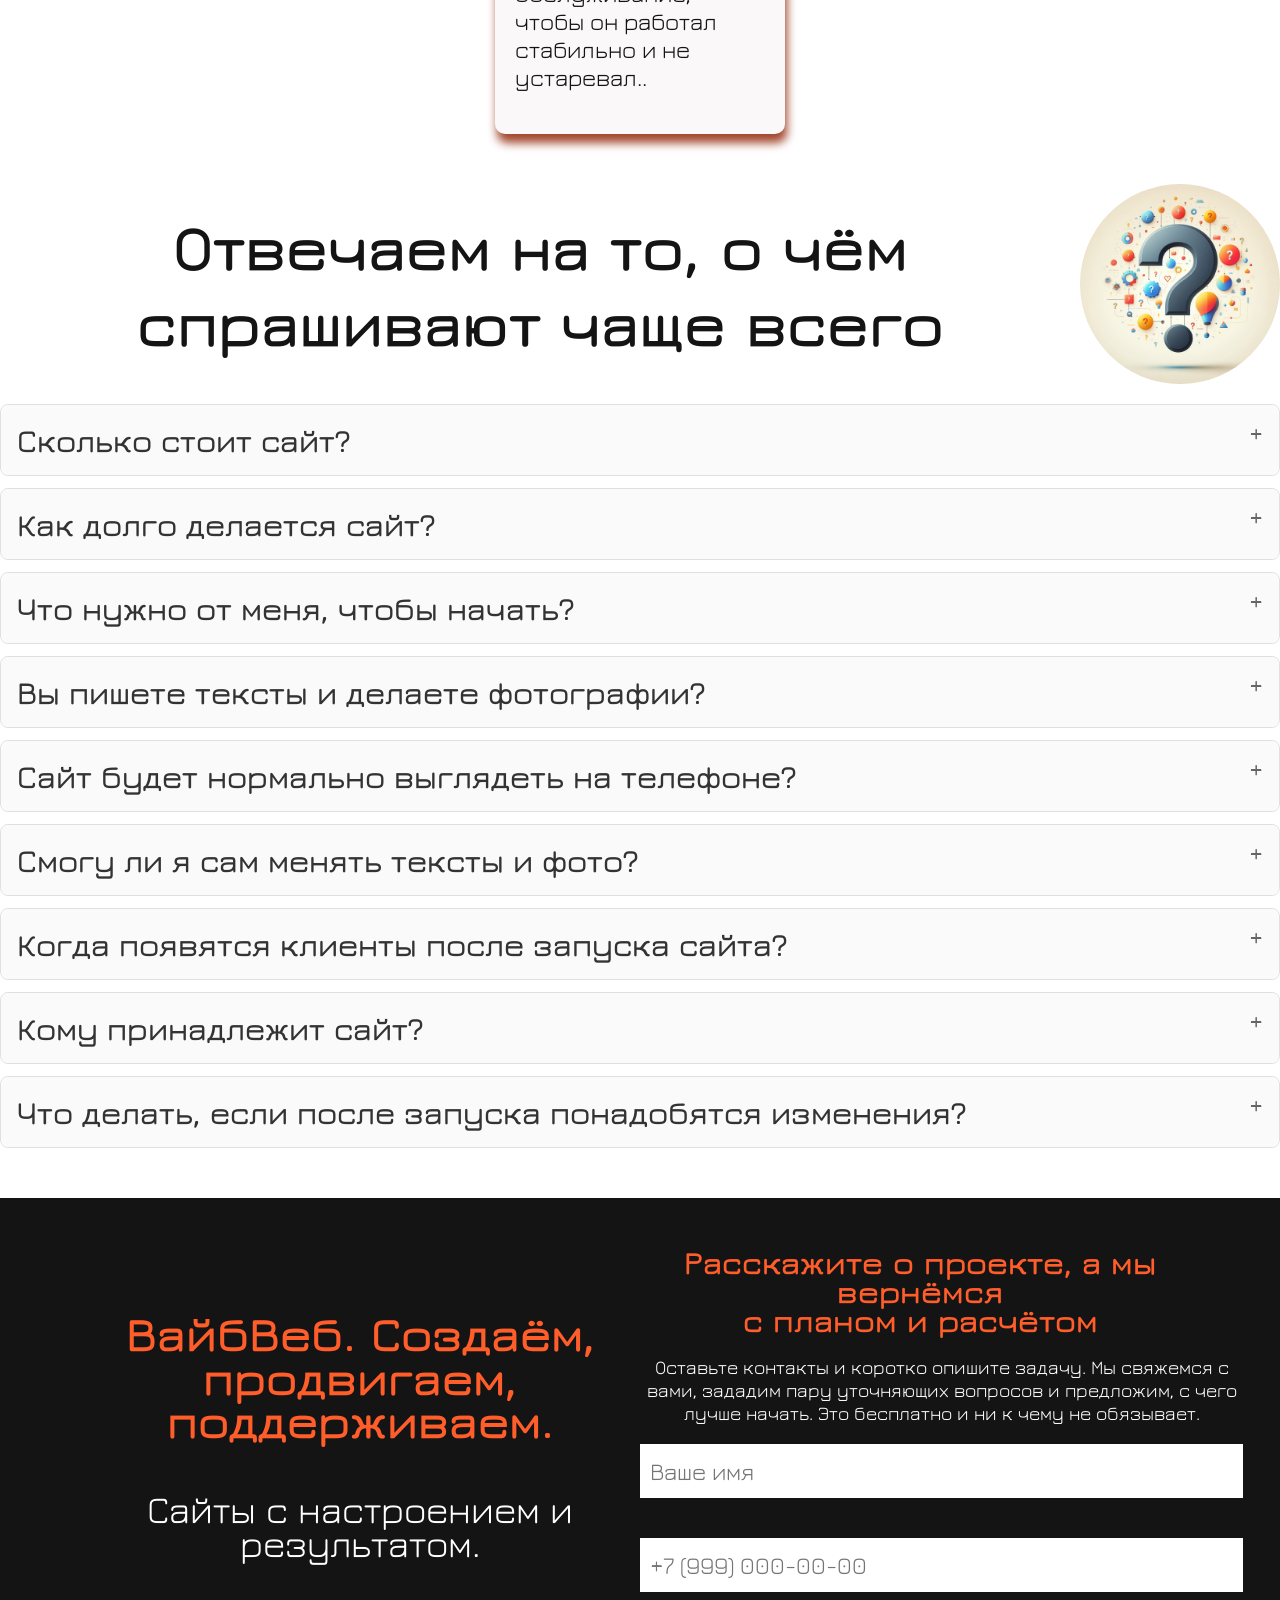
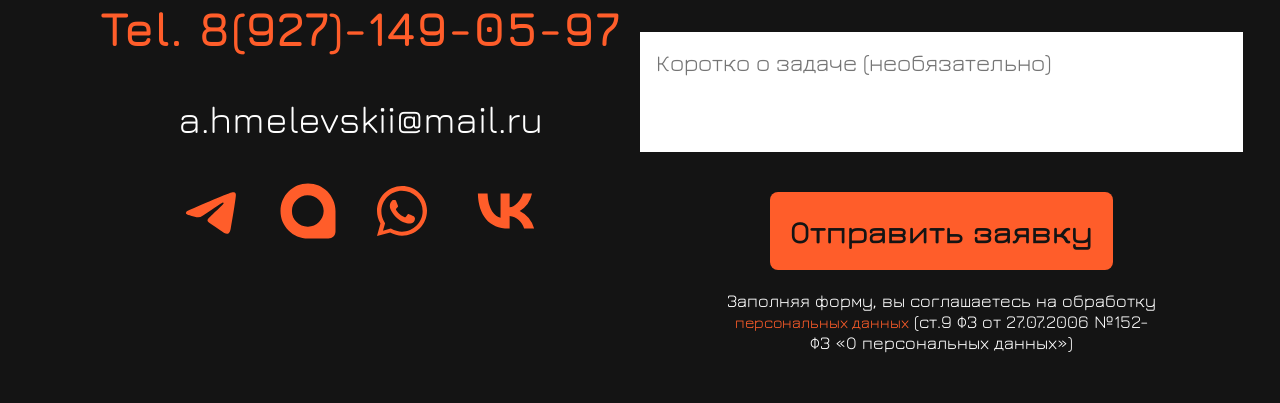
==== commit b8d9891d: "25.11/26 Сделал стрелку "Наверх", подключил все ссылки и загрузку файла, сделал на некоторые кнопки " ====
--- a/index.html
+++ b/index.html
@@ -8,7 +8,8 @@
     <link rel="preconnect" href="https://fonts.gstatic.com" crossorigin>
     <link href="https://fonts.googleapis.com/css2?family=Jura:wght@300..700&display=swap" rel="stylesheet">
     <link rel="stylesheet" href="css/main.css">
-    <link rel="icon" type="img/png." href="img/orang.png">
+    <link rel="icon" type="img/png." href="img/orang3.svg">
+
     <meta name="description"
         content="Веб-студия ВайбВеб: разрабатываем сайты, настраиваем продвижение и берём на себя техническую поддержку. Современный дизайн, понятные сроки, заявки от клиентов.">
     <title>ВайбВеб — создание, продвижение и поддержка сайтов под ключ</title>
@@ -32,7 +33,7 @@
             бизнесом, мы занимаемся
             сайтом.</p>
         <div class="head_services">
-            <a class="head_services_text" href="#" id="open-modal-btn">Обсудить проект</a>
+            <p id="openModal" class="head_services_text">Обсудить проект</p>
             <div class="head_circle mini"></div>
         </div>
         <img src="./img/rocket.png" alt="rocket" class="head_img">
@@ -40,6 +41,7 @@
     </header>
 
     <!-- Что мы делаем -->
+     <a class="arrow_up" href="#"><img src="img/arrow_up.png" alt=""></a>
     <section class="about" id="about">
         <h2 class="about_title">Один подрядчик на весь путь вашего сайта</h2>
         <p class="head_text">От первого наброска до стабильного потока заявок. Не нужно искать отдельно дизайнера,
@@ -55,7 +57,7 @@
                     дизайн, удобная
                     работа с телефона.
                 </p>
-                <a href="#">Подробнее о создании сайтов...</a>
+                <a href="page2.html">Подробнее о создании сайтов...</a>
             </div>
             <div class="about_card">
                 <img src="img/Illustration2.svg" alt="img" class="about_card_img">
@@ -65,7 +67,7 @@
                     клиенты и во сколько они
                     обходятся.
                 </p>
-                <a href="#">Подробнее о продвижении...</a>
+                <a href="page3.html">Подробнее о продвижении...</a>
             </div>
             <div class="about_card">
                 <img src="img/Illustration3.svg" alt="img" class="about_card_img">
@@ -73,7 +75,7 @@
                 <p class="about_card_text">Обновляем, защищаем, делаем резервные копии и быстро чиним, если что-то пошло
                     не так. Сайт всегда под присмотром.
                 </p>
-                <a href="#">Подробнее об обслуживании...</a>
+                <a href="page4.html">Подробнее об обслуживании...</a>
             </div>
         </div>
     </section>
@@ -141,7 +143,7 @@
 
     <!-- Как мы работаем -->
 
-    <section class="work">
+    <section id="work" class="work">
         <h2 class="work_title">Пять шагов <br>от идеи до работающего сайта</h2>
         <div class="work_row">
             <div class="work_row_card">
@@ -314,7 +316,39 @@
         </div>
     </footer>
 
-    <script src="main.js"></script>
+    <!-- Модальное окно -->
+    <section id="modalOverlay" class="modal_window">
+        <span class="close-btn" id="closeModal">&times;</span>
+        <div class="modal">
+            <div class="modal_contact">
+                <a class="modal_contact_tel" href="tel:+79271490597">Tel. 8(927)-149-05-97</a>
+            </div>
+            <div class="modal_form">
+                <h3 class="modal_form_title">Расскажите о проекте, а мы вернёмся с планом и расчётом</h3>
+                <p class="modal_form_text">Оставьте контакты и коротко опишите задачу. Мы свяжемся с вами в ближайшее
+                    время.
+                </p>
+                <form class="form" id="contact-form">
+                    <input type="text" id="name" name="name" placeholder="Ваше имя" required>
+                    <input type="tel" id="phone" name="phone" placeholder="+7 (999) 000-00-00" required
+                        inputmode="numeric">
+                    <textarea class="textarea" id="text" name="text"
+                        placeholder="Коротко о задаче (необязательно)"></textarea>
+                    <button type="submit" id="form_btn" class="form_btn">Отправить заявку</button>
+                    <p style="font-size: 18px; color: #ffffff;">Заполняя форму, вы соглашаетесь на обработку <br><span
+                            style="color: #FF5D2A;">персональных данных</span>
+                        (ст.9 ФЗ от 27.07.2006 №152- <br>
+                        ФЗ «О персональных данных»)</p>
+                </form>
+
+            </div>
+        </div>
+
+    </section>
+
+    <script src="modal.js" async></script>
+
+
 </body>
 
 </html>
--- a/css/main.css
+++ b/css/main.css
@@ -36,6 +36,7 @@
   padding: 50px 50px 80px;
   background: #FFFFFF;
   position: relative;
+  cursor: pointer;
 }
 .head_subtitle,
 .about_subtitle,
@@ -58,6 +59,7 @@
   margin-top: 60px;
   font-size: 2rem;
   width: 60%;
+  cursor: pointer;
 }
 .head_img,
 .about_img,
@@ -108,6 +110,18 @@
 
 .head {
   padding-bottom: 100px;
+}
+
+.arrow_up {
+  display: block;
+  position: fixed;
+  top: 100px;
+  right: 40px;
+  z-index: 1006;
+  filter: opacity(0.5);
+}
+.arrow_up img {
+  width: 150px;
 }
 
 .about {
@@ -419,6 +433,108 @@
   line-height: 1.5;
 }
 
+.modal_window {
+  display: none;
+  position: fixed;
+  top: 0;
+  left: 0;
+  width: 100%;
+  height: 100%;
+  background-color: rgba(54, 53, 53, 0.5);
+  z-index: 1000;
+}
+.modal_window .close-btn {
+  color: #FF5D2A;
+  font-size: 100px;
+  margin: 50px;
+  cursor: pointer;
+}
+.modal_window .modal {
+  display: none;
+  /* Скрываем по умолчанию */
+  position: fixed;
+  top: 50%;
+  left: 50%;
+  transform: translate(-50%, -50%);
+  z-index: 1001;
+  display: flex;
+  justify-content: space-between;
+  flex-direction: column-reverse;
+  width: 60%;
+  max-width: 1600px;
+  align-items: center;
+  padding: 50px 50px;
+  background: #141414;
+  text-align: center;
+}
+.modal_window .modal_form {
+  width: 100%;
+}
+.modal_window .modal_form_title {
+  font-size: 2.5rem;
+  font-weight: 700;
+  line-height: 0.9;
+  color: #FF5D2A;
+}
+.modal_window .modal_form_text {
+  font-size: 1.8rem;
+  color: #ffffff;
+  max-width: 1500px;
+  margin: 20px auto;
+}
+.modal_window .modal .form {
+  display: flex;
+  flex-direction: column;
+  max-width: 1400px;
+  margin: 5px auto 0;
+}
+.modal_window .modal .form input {
+  margin-bottom: 20px;
+  height: 54px;
+  padding: 10px;
+  outline: none;
+  font-size: 1.5rem;
+}
+.modal_window .modal .form .textarea {
+  min-height: 120px;
+  padding: 16px;
+  resize: none;
+  border-radius: 0;
+  color: #141414;
+  font-size: 1rem;
+}
+.modal_window .modal .form_btn {
+  padding: 20px;
+  border-radius: 8px;
+  background: #FF5D2A;
+  font-size: 2rem;
+  font-weight: 700;
+  cursor: pointer;
+  transition: all 0.8s;
+  margin: 30px auto 10px;
+}
+.modal_window .modal .form_btn:hover {
+  transform: scale(1.06);
+}
+.modal_window .modal_contact {
+  display: flex;
+  flex-direction: column;
+}
+.modal_window .modal_contact_tel {
+  font-size: 2rem;
+  font-weight: 700;
+  color: #FF5D2A;
+  margin-top: 10px;
+  margin-bottom: 10px;
+  transition: all 0.8s;
+}
+.modal_window .modal_contact_tel:hover {
+  transform: scale(1.06);
+}
+.modal_window.modal--opened {
+  display: block;
+}
+
 .page2_head {
   background: rgb(255, 223, 212);
   padding: 50px 80px;
@@ -473,6 +589,10 @@
   border-radius: 50%;
 }
 
+.head_services {
+  cursor: pointer;
+}
+
 .events {
   margin: 20px auto;
 }
@@ -574,7 +694,7 @@
 }
 
 .seo {
-  height: 900px;
+  min-height: 900px;
   padding: 50px;
 }
 
@@ -668,6 +788,10 @@
 }
 .btn_page3 a {
   color: #ffffff;
+}
+
+.analis img {
+  border-radius: 60px 0 60px 0;
 }
 
 .head-page4 {
